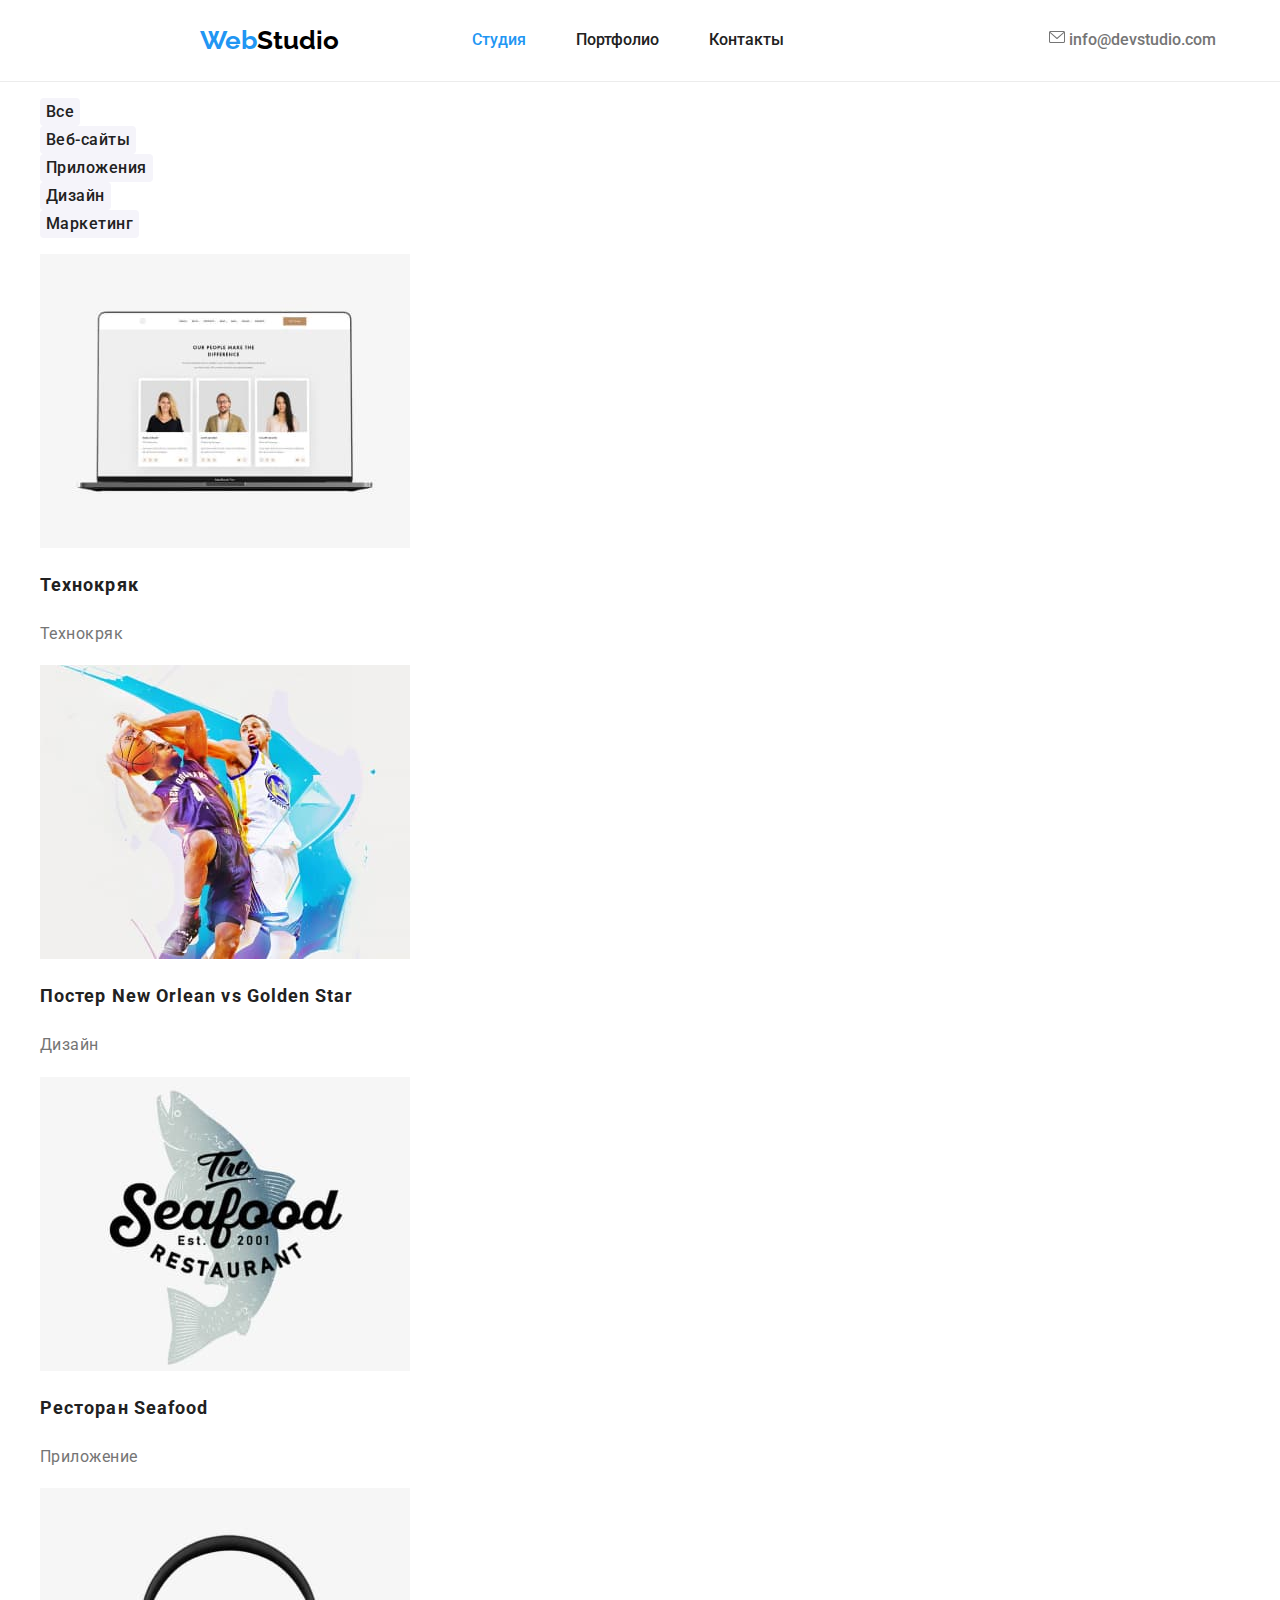
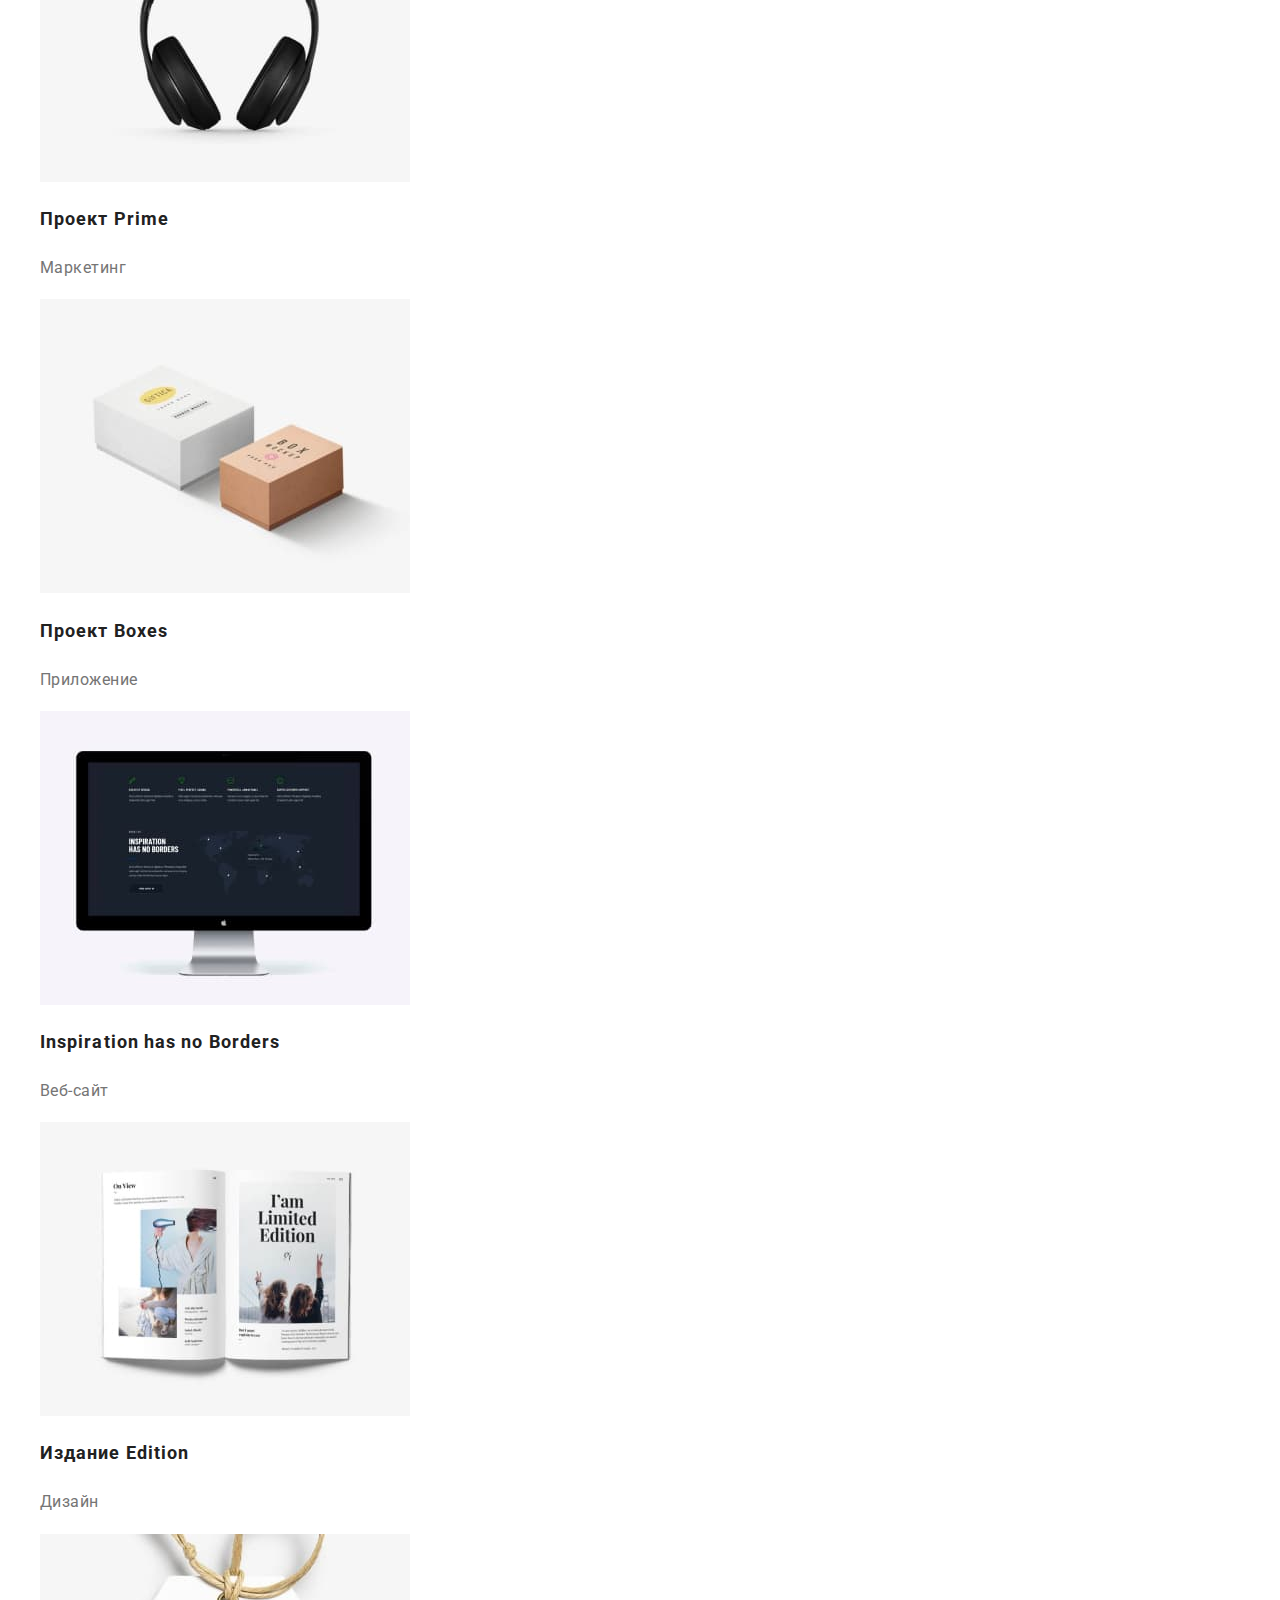
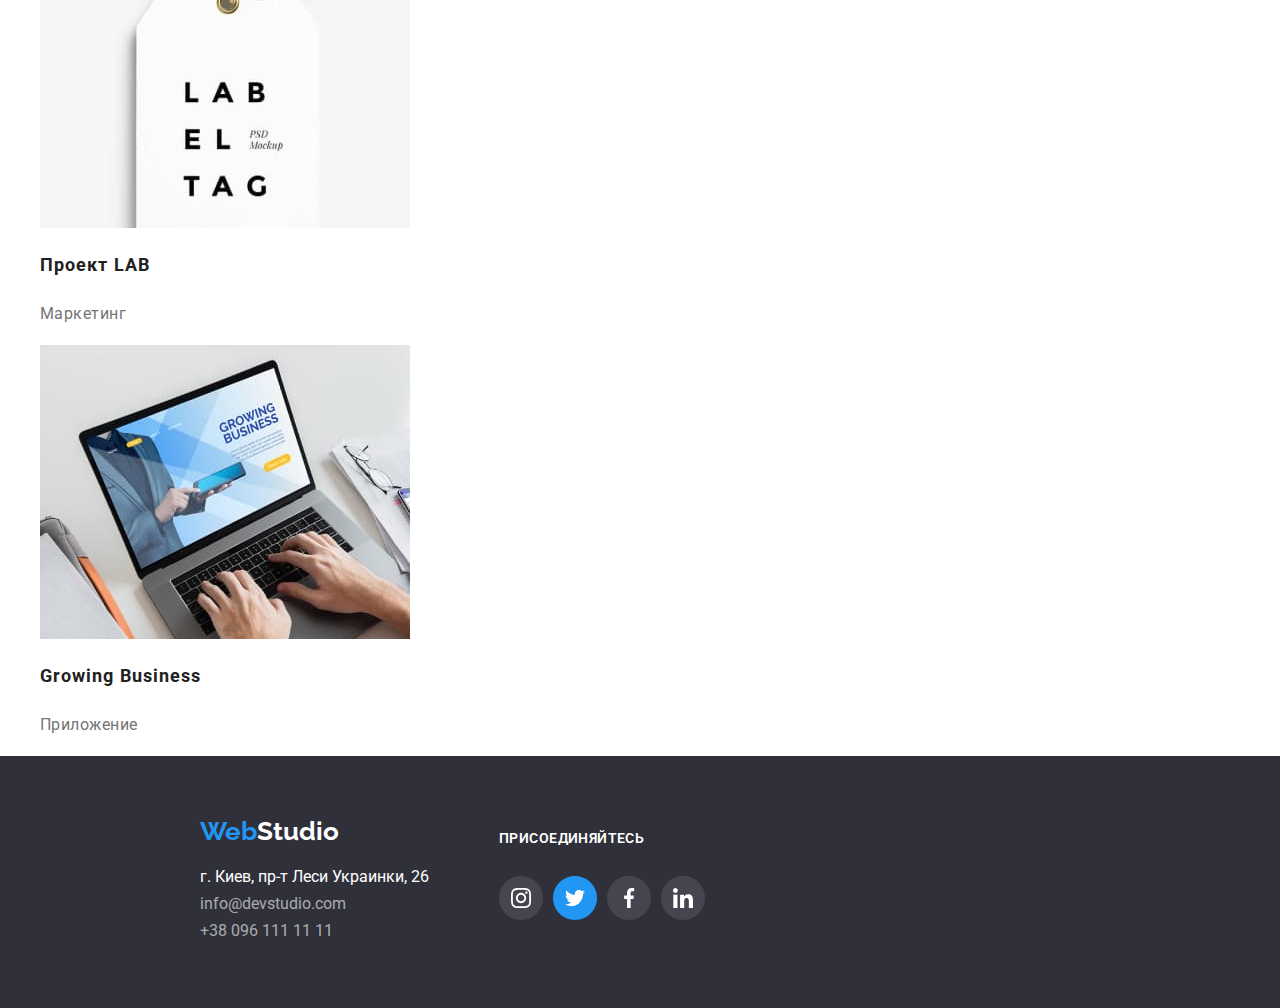
==== portfolio.html @ 5fbd017a "Update portfolio.html" ====
<!DOCTYPE html>
<html lang="ru">
  <head>
    <meta charset="UTF-8" />
    <meta http-equiv="X-UA-Compatible" content="IE=edge" />
    <meta name="viewport" content="width=device-width, initial-scale=1.0" />
    <link rel="stylesheet" href="./css/normalize.css"/>
    <link rel="preconnect" href="https://fonts.googleapis.com">
    <link rel="preconnect" href="https://fonts.gstatic.com" crossorigin>
    <link href="https://fonts.googleapis.com/css2?family=Raleway:wght@700&family=Roboto:ital,wght@0,400;0,500;0,700;0,900;1,400&display=swap" rel="stylesheet">
    <link rel="stylesheet" href="./css/styles.css"/>
    <title>Портфолио</title>
  </head>
  <body>
    <header class="header-border header">

      <nav class="nav-content">

        <a class="logo" href="index.html#" lang="en"> Web<span class = "logo-head">Studio</span> </a>

        <ul class="nav-btn">
          <li>
            <a class="link active nav-head" href="index.html">Студия</a>
          </li>

          <li>
            <a class="link nav-head" href="portfolio.html">Портфолио</a>
          </li>

          <li>
            <a class="link nav-head" href="#contacts">Контакты</a>
          </li>
        </ul>
      </nav>

      <div class="contacts">
        <ul class="cont-list">
          
          <li>
            <a class="link contact-head nav-head icons" href="mailto:info@devstudio.com">
              <!--<img src="./images/envelope.svg" alt="envelope" class="icon">-->
              <svg class="svg-icon" width="16" height="12" viewBox="0 0 16 12" fill="none" xmlns="http://www.w3.org/2000/svg">
                <path id="contact-icon" d="M14.5 0H1.50001C0.672854 0 0 0.672853 0 1.50001V10.5C0 11.3271 0.672854 12 1.50001 12H14.5C15.3271 12 16 11.3271 16 10.5V1.50001C16 0.672853 15.3271 0 14.5 0ZM14.5 0.999994C14.5679 0.999994 14.6325 1.01409 14.6916 1.0387L8 6.83838L1.30833 1.0387C1.36742 1.01412 1.43204 0.999994 1.49998 0.999994H14.5ZM14.5 11H1.50001C1.22414 11 0.999996 10.7759 0.999996 10.5V2.09521L7.67236 7.87792C7.76661 7.95944 7.8833 7.99999 8 7.99999C8.1167 7.99999 8.23339 7.95948 8.32764 7.87792L15 2.09521V10.5C15 10.7759 14.7759 11 14.5 11Z" fill="#757575"/>
                </svg>
                 info@devstudio.com
            </a>
          </li>

          <li>
            <a class="link contact-head nav-head icons" href="tel:+380961111111">
              <!--<img src="./images/smartphone.svg" alt="smartphone" class="icon">-->
              <svg class="svg-icon" width="10" height="16" viewBox="0 0 10 16" fill="none" xmlns="http://www.w3.org/2000/svg">
                <path id="contact-icon" d="M8.5 0H1.5C0.672848 0 0 0.672848 0 1.5V14.5C0 15.3272 0.672848 16 1.5 16H8.5C9.32715 16 10 15.3272 10 14.5V1.5C10 0.672848 9.32715 0 8.5 0ZM1.5 1H8.5C8.77588 1 9 1.22412 9 1.5V12H1V1.5C1 1.22412 1.22412 1 1.5 1ZM8.5 15H1.5C1.22412 15 1 14.7759 1 14.5V13H9V14.5C9 14.7759 8.77588 15 8.5 15Z" fill="#757575"/>
                <path id="contact-icon" d="M2.35355 13.7389C2.54882 13.9213 2.54882 14.2169 2.35355 14.3992C2.15828 14.5816 1.84172 14.5816 1.64645 14.3992C1.45118 14.2169 1.45118 13.9213 1.64645 13.7389C1.84172 13.5566 2.15828 13.5566 2.35355 13.7389Z" fill="#757575"/>
                </svg>
                 +38 096 111 11 11
            </a>
          </li>
        </ul>
      </div>
      
    </header>

    <main>
      <section>
        <h1 class = "visually-hidden">Портфолио</h1>
        <ul class="filters">
          <li class="btn-fltr">
            <button class="button filter-btn" type="button">Все</button>
          </li>
          <li class="btn-fltr">
            <button class="button filter-btn" type="button">Веб-сайты</button>
          </li>
          <li class="btn-fltr">
            <button class="button filter-btn" type="button">Приложения</button>
          </li>
          <li class="btn-fltr">
            <button class="button filter-btn" type="button">Дизайн</button>
          </li>
          <li class="btn-fltr">
            <button class="button filter-btn" type="button">Маркетинг</button>
          </li>
        </ul>
      

      
        <ul>
          <li>
            <a class="card" href="#">
              <img 
                src="./images/technocrack.jpg" 
                alt="Техническая команда" 
                width="370"
                height="294"  
              />
              <h2 class="title-button">Технокряк</h2>
              <p class="description-button">Технокряк</p>
          </a>
          </li>
          <li>
            <a class="card" href="#">
              <img 
                src="./images/neworlean.jpg" 
                alt="Постер с игроками New Orlean и Golden Star" 
                width="370"
                height="294" 
              />
              <h2 class="title-button">Постер New Orlean vs Golden Star</h2>
              <p class="description-button">Дизайн</p>
            </a>
          </li>
          <li>
            <a class="card" href="#">
              <img 
                src="./images/seafood.jpg" 
                alt="Логотип ресторана Seafood" 
                width="370"
                height="294"
              />
              <h2 class="title-button">Ресторан Seafood</h2>
              <p class="description-button">Приложение</p>
            </a>
          </li>

          <li>
            <a class="card" href="#">
              <img 
                src="./images/prime.jpg" 
                alt="Наушники" 
                width="370"
                height="294"
              />
              <h2 class="title-button">Проект Prime</h2>
              <p class="description-button">Маркетинг</p>
            </a>
          </li>
          <li>
            <a class="card" href="#">
              <img 
                src="./images/boxes.jpg" 
                alt="Коробка" 
                width="370"
                height="294"
              />
              <h2 class="title-button">Проект Boxes</h2>
              <p class="description-button">Приложение</p>
            </a>
          </li>
          <li>
            <a class="card" href="#">
              <img 
                src="./images/inspiration.jpg" 
                alt="Монитор с сайтом" 
                width="370"
                height="294"
              />
              <h2 class="title-button" lang="en">Inspiration has no Borders</h2>
              <p class="description-button">Веб-сайт</p>
            </a>
          </li>

          <li>
            <a class="card" href="#">
              <img 
                src="./images/limitededitoin.jpg" 
                alt="Разворот журнала" 
                width="370"
                height="294"
              />
              <h2 class="title-button">Издание <span lang="en">Edition</span></h2>
              <p class="description-button">Дизайн</p>
            </a>
          </li>
          <li>
            <a class="card" href="#">
              <img 
                src="./images/lab.jpg" 
                alt="Бирка лейбла" 
                width="370"
                height="294"
              />
              <h2 class="title-button">Проект <span lang="en">LAB</span></h2>
              <p class="description-button">Маркетинг</p>
            </a>
          </li>
          <li>
            <a class="card" href="#">
              <img 
                src="./images/growinfbusiness.jpg" 
                alt="Приложение на ноутбуке"
                width="370"
                height="294"
              />
              <h2 class="title-button" lang="en">Growing Business</h2>
              <p class="description-button">Приложение</p>
            </a>
          </li>
        </ul>
      </section>

    </main>

    <section class="last-sec">
      <footer class="footer">
      <div>
        <a class="logo-footer" href="index.html#" lang="en"> Web<span class = "logo-bottom">Studio</span> </a>

        <address id="contacts" class="address">
          <ul>
            <li class="link-foot">
              <a
                class="link googlemap"
                href="https://www.google.com/maps/d/viewer?mid=10uSM3H-mIU3GznYo2szRIEphczw&hl=en_US&ll=50.42732700000004%2C30.538092&z=17"
                target="_blank"
                rel="noopener noreferrer nofollow"
              >
                г. Киев, пр-т Леси Украинки, 26
              </a>
            </li>
            <li class="link-foot">
              <a class="link contact-foot" href="mailto:info@devstudio.com">info@devstudio.com</a>
            </li>

            <li class="link-foot">
              <a class="link contact-foot" href="tel:+380961111111">+38 096 111 11 11</a>
            </li>
          </ul>
        </address>
      </div>
        <div class="social">
          <h3 class="foot-social">присоединяйтесь</h3>
          <ul class="social-media">
            <li class="social-icons">
              <a href="www.instargam.com" target="_blank" title="instargam">
                <img src="./images/instagram.svg" alt="instargam">
              </a>
            </li>
            <li class="social-icons">
              <a href="www.twitter.com" target="_blank" title="twitter">
                <img src="./images/twitter.svg" alt="twitter">
              </a>
            </li>
            <li class="social-icons">
              <a href="www.facebook.com" target="_blank" title="facebook">
                <img src="./images/facebook.svg" alt="facebook">
              </a>
            </li>
            <li class="social-icons">
              <a href="www.linkedin.com" target="_blank" title="linkedin">
                <img src="./images/linkedin.svg" alt="linkedin">
              </a>
            </li>
          </ul>
        </div>
      
      </footer>
    </section>
  </body>
</html>
---- css/styles.css ----
:root {
    --color-blue: #2196F3;
    --color-white: #FFFFFF;
    --hero-footer: #2F303A;
    --color-black: #000000;
    --color-body: #212121;
    --color-text: #757575;
    --color-foot-cont: rgba(255, 255, 255, 0.6);
    --color-box-shadow: rgba(0, 0, 0, 0.15);
    --section-three: #F5F4FA;
    --hover-blue: #188CE8;
    --shadow-x: rgba(0, 0, 0, 0.1);
    --shadow-y: rgba(0, 0, 0, 0.08);
    --shadow-z: rgba(0, 0, 0, 0.12);
    --border-head: #ECECEC;
    --color-back-text: rgba(47,48,58,0.8);
}

body {
    font-family: 'Roboto', sans-serif;   
    color: var(--color-body); 
}

ul {
    list-style-type: none;
}

a {
    text-decoration: none;
    color: inherit;
}

.header {
    border-bottom: 1px solid var(--border-head);
}

.nav-head {
    font-weight: 500;
    padding: 0 25px;
    size: 14px;
    
}

.icons{
    display: flex;
    flex-direction: row;
}

.flexibility {
    display: flex;
    flex-direction: row;
    justify-content: space-around;
    align-items: center;



}

/*hide h2*/
.visually-hidden { 
    position: absolute;
    white-space: nowrap;
    width: 1px;
    height: 1px;
    overflow: hidden;
    border: 0;
    padding: 0;
    clip: rect(0 0 0 0);
    clip-path: inset(50%);
    margin: -1px;
}

.header-border{
    display: flex;
    flex-direction: row;
    align-items: center;
    /*justify-content: space-around;*/
    
    
}

.nav-content{
    display: flex;
    flex-direction: row;
    align-items: center;
    /*justify-content: space-around;*/
    
}

.nav-btn{
    display: flex;
    flex-direction: row;
    align-items: center;
    /*justify-content: space-around;*/
    
}
.logo {
    font-family: 'Raleway', sans-serif;
    font-weight: 700;
    font-size: 26px;
    color: var(--color-blue);
    line-height: 1.2;
    padding: 25px 68px 25px 200px;
}

.logo-head {
    color: var(--color-black);
}

.logo-bottom {
    color: var(--color-white);
}

.logo-footer{
    font-family: 'Raleway', sans-serif;
    font-weight: 700;
    font-size: 26px;
    color: var(--color-blue);
    line-height: 1.2;
    padding-left: 40px;
}

.contacts{
    margin-left: 150px;
    margin-right: 100px;
}

.cont-list{
    display: flex;
    flex-direction: row;
    align-items: center;
    /*justify-content: space-around;*/
    padding-right: 100px;
    
}

.hero {
    background-color: var(--hero-footer);
    background-image: url(/images/hero.jpg);
    width: 1600px;
    height: 600px;
    left: 0px;
    top: 80px;
}

.hero-title {
    position: absolute;
    font-weight: 900;
    font-size: 44px;
    line-height: 1.36;
    text-align: center;
    letter-spacing: 0.06em;
    text-transform: uppercase;
    color: var(--color-white);
    width: 696px;
    height: 120px;
    left: 452px;
    top: 280px;
}

.firstbutton {
    position: absolute;
    
    width: 200px;
    height: 50px;
    left: 700px;
    top: 430px;

    background: var(--color-blue);
    box-shadow: 0px 4px 4px var(--color-box-shadow);
    border-radius: 4px;
    font-weight: 700;
    font-size: 16px;
    line-height: 1.88;
    /* identical to box height, or 188% */

    align-items: center;
    text-align: center;
    letter-spacing: 0.06em;

    color: var(--color-white);

    border: none;
    cursor: pointer;
    margin-top: 40px;
}

.firstbutton:hover,
.firstbutton:focus {
    position: absolute;
    width: 200px;
    height: 50px;
    left: 700px;
    top: 430px;

    background: var(--hover-blue);
    box-shadow: 0px 4px 4px var(--color-box-shadow);
    border-radius: 4px;
}

.button {
    background-color: var(--section-three);
    color: var(--color-body);
    cursor: pointer;
    font-weight: 500;
    font-size: 16px;
    line-height: 1.62;
    /* identical to box height, or 162% */
    border: none;
    text-align: center;
    letter-spacing: 0.03em;
    text-align: center;
    border-radius: 4px;

}

.button:hover,
.button:focus {
    background-color: var(--color-blue);
    color: var(--color-white);
    border: none;
    box-shadow: 0px 3px 1px var(--shadow-x), 0px 1px 2px var(--shadow-y), 0px 2px 2px var(--shadow-z);
    border-radius: 4px;
}

.dev-list{
    padding-left: 200px;
    display: flex;
    flex-direction: row;
    align-items: center;
    /*justify-content: space-around;*/
    margin-top: 94px;
    padding-bottom: 94px;
}

.developers-list{
    position: relative;
	width: 100%;
}
.developers-list h3{
    position: absolute;
	top: 205px;
	left: 0;
	width: 100%;
}

.prop-title{
    background-color: var(--color-back-text);
    color: var(--color-white);
    width: 370px;
    height: 70px;
    left: 215px;
    top: 1435px;
    display: flex;
    align-items: center;
    justify-content: center;
    
}

.ttl-sec-three{
    padding-top: 94px;
    margin-top: 0;
    
}

.ppl-list{
    padding-left: 200px;
    display: flex;
    flex-direction: row;
    align-items: center;
    /*justify-content: space-around;*/
    margin-top: 50px;
    padding-bottom: 94px;
}

.features,
.developers-list,
.developers{
    margin-right: 30px;
    
}

.title-article {
    font-size: 14px;
    line-height: 1.15;
    letter-spacing: 0.03em;
    text-transform: uppercase;
}

.text-article {
    color: var(--color-text);
    font-size: 14px;
    line-height: 1.71;
    /* or 171% */

    letter-spacing: 0.03em;
}

.title {
    font-weight: 700;
    font-size: 36px;
    line-height: 1.16;
    text-align: center;
    letter-spacing: 0.03em;
    /*margin-top: 94;*/
}

.section-three {
    background-color: var(--section-three);
    
}

.title-developers {
    font-weight: 500;
    font-size: 16px;
    line-height: 1.18;
    /* identical to box height - шото не*/
    
    /*text-align: center;*/
    letter-spacing: 0.03em;
}

.text-developers {
    color: var(--color-text);
    font-size: 16px;
    line-height: 1.18;
    /* identical to box height - шото не*/
    
    /*text-align: center;*/
    letter-spacing: 0.03em;
}

.title-button {
    color: var(--color-body);
    font-size: 18px;
    line-height: 2;
    /* identical to box height, or 200% */
    letter-spacing: 0.06em;

}

.description-button {
    color: var(--color-text);
    font-size: 16px;
    line-height: 1.88;
    /* identical to box height, or 188% */
    letter-spacing: 0.03em;
}

.last-sec{
    background-color: var(--hero-footer);
    height: 252px;
    
}

.footer {
    
    padding: 0 160px;
    padding-top: 60px;
    display: flex;
    flex-direction: row;
    align-items: start;
    justify-content: start;
}

.address {
    font-style: normal;
    margin-top: 20px;
}


.googlemap {
    color: var(--color-white);
    font-weight: 400;
}

.link-foot{
    padding-bottom: 9px;
}

.link {
    line-height: 1.15;
}

.active,
.link:hover,
.link:focus {
    color: var(--color-blue);
}

.contact-head {
    color: var(--color-text);
    margin-left: 25px;
    margin-right: 25px;
}

.contact-foot {
    color: var(--color-foot-cont);
    font-weight: 400;
}



.developers {
    background-color: var(--color-white);

}

.social{
    display: flex;
    flex-direction: column;
}

.foot-social{
    font-weight: 600;
    font-size: 14px;
    line-height: 16px;
    letter-spacing: 0.03em;
    text-transform: uppercase;
    color: var(--color-white);
    margin-left: 70px;
}

.social-media{
    display: flex;
    flex-direction: row;
    align-items: center;
    justify-content: center;
    padding-right: 30px;
    margin-left: 30px;
}

.social-icons{
    padding-right: 10px;
}
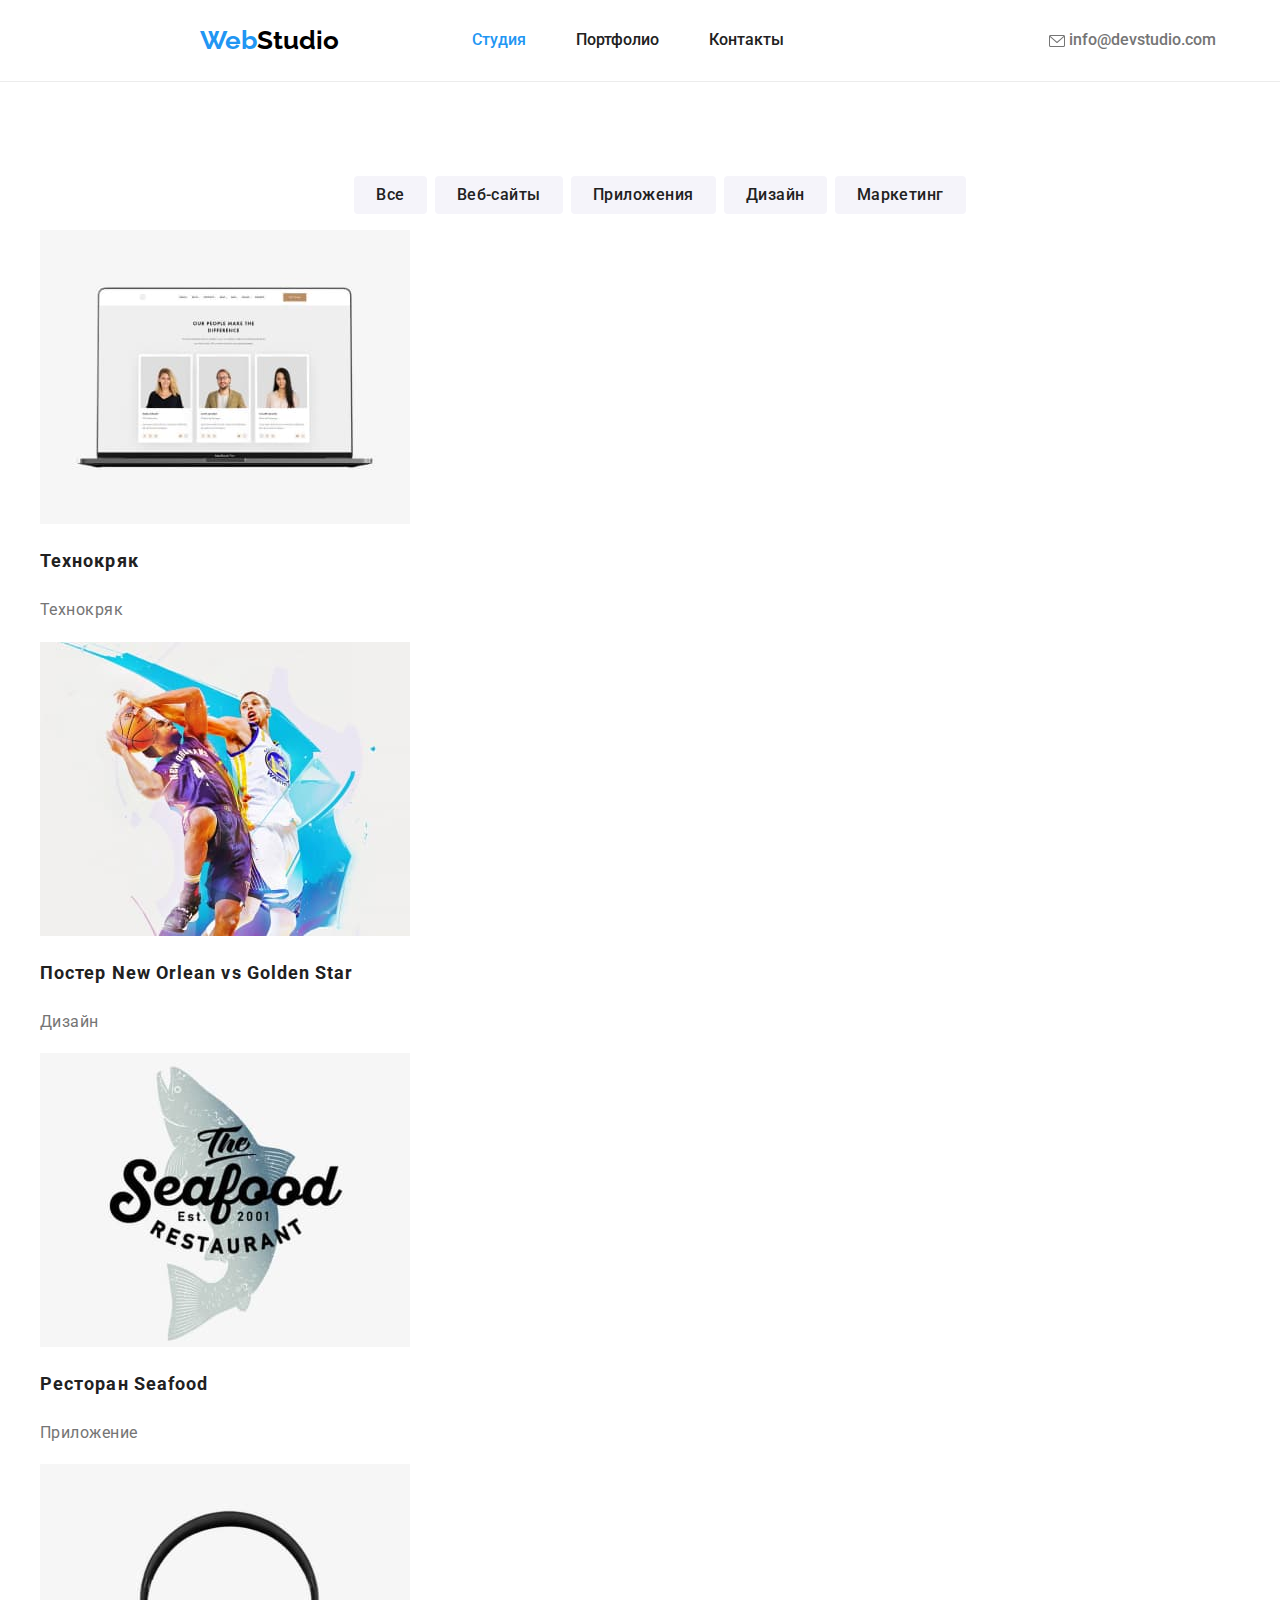
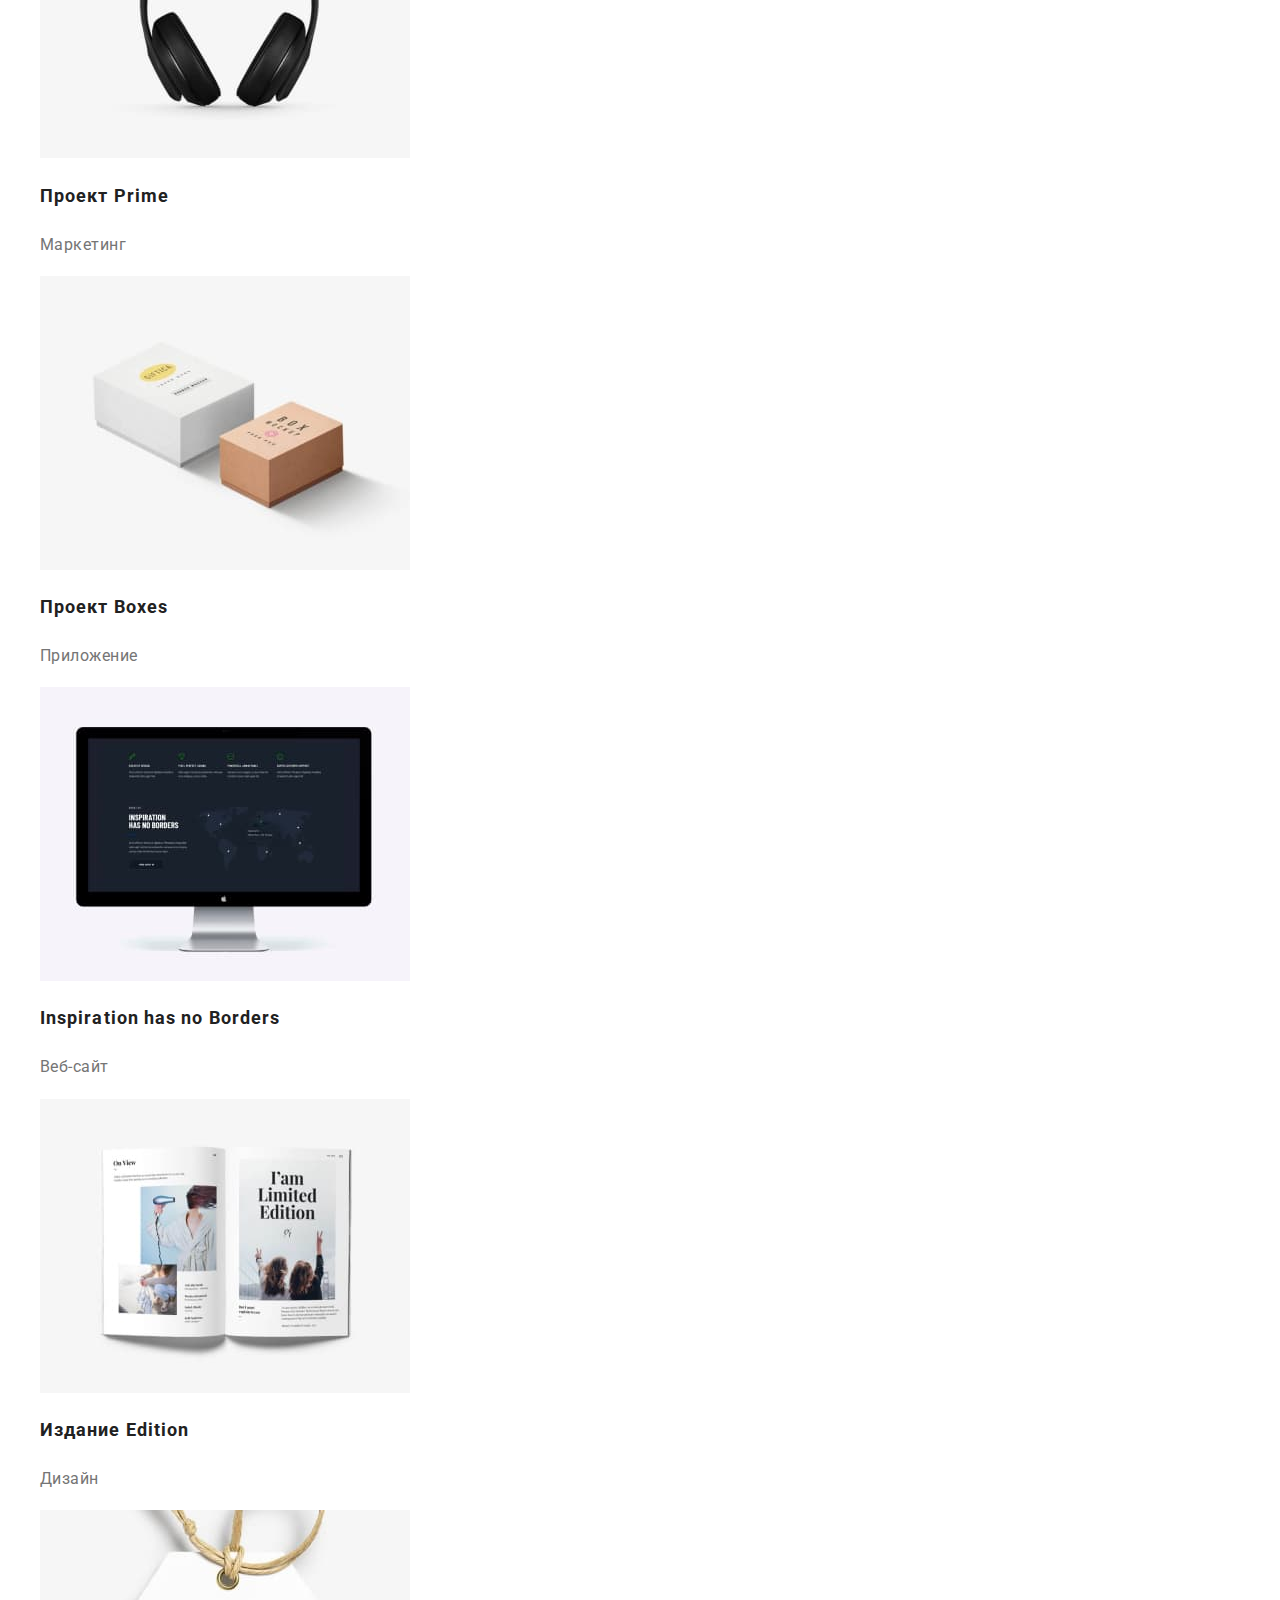
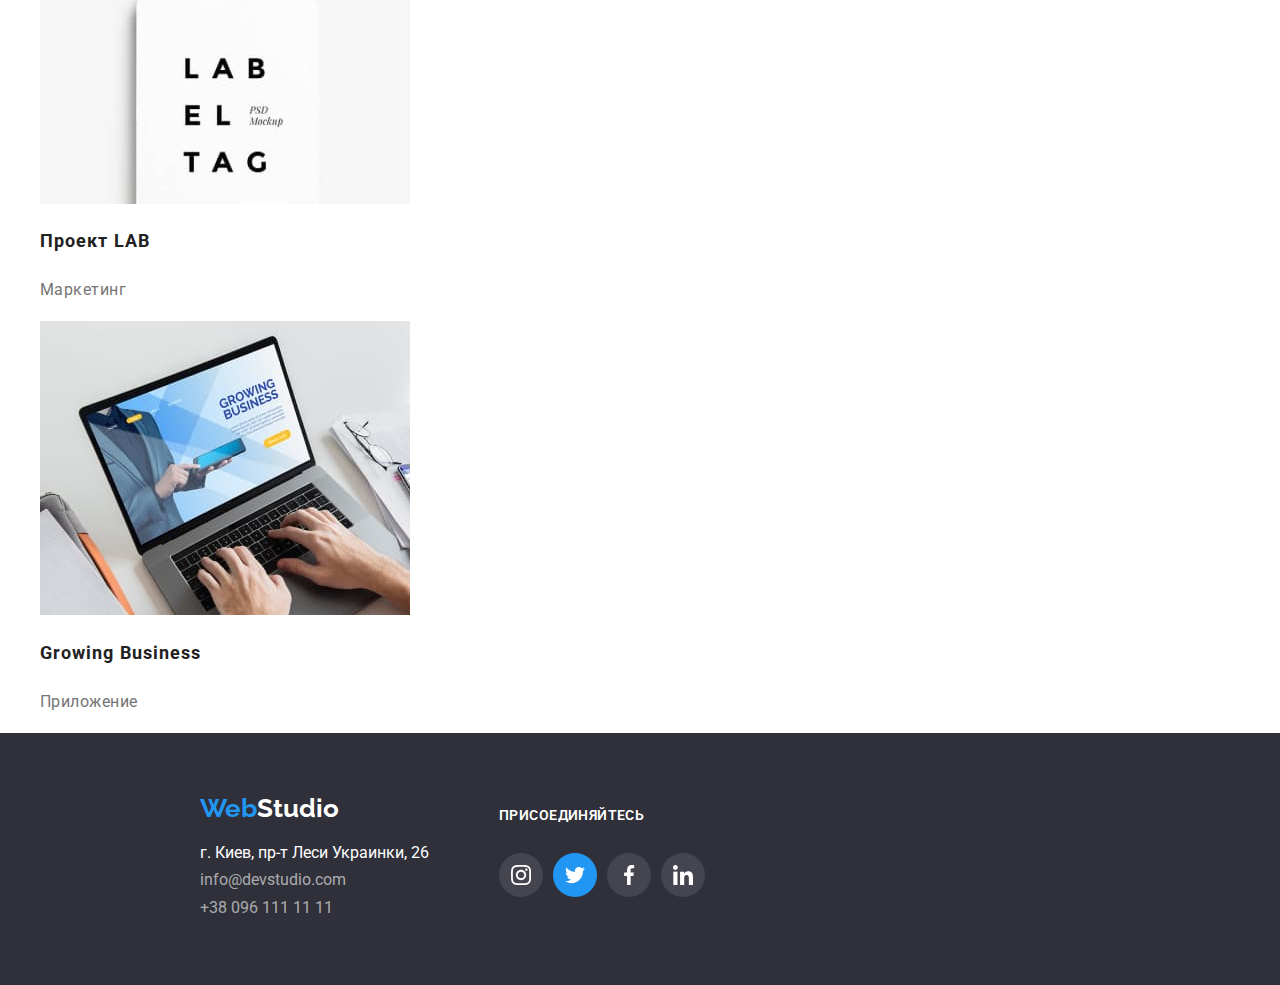
==== commit c0088f9f: "Update portfolio.html" ====
--- a/portfolio.html
+++ b/portfolio.html
@@ -38,7 +38,7 @@
           
           <li>
             <a class="link contact-head nav-head icons" href="mailto:info@devstudio.com">
-              <!--<img src="./images/envelope.svg" alt="envelope" class="icon">-->
+              
               <svg class="svg-icon" width="16" height="12" viewBox="0 0 16 12" fill="none" xmlns="http://www.w3.org/2000/svg">
                 <path id="contact-icon" d="M14.5 0H1.50001C0.672854 0 0 0.672853 0 1.50001V10.5C0 11.3271 0.672854 12 1.50001 12H14.5C15.3271 12 16 11.3271 16 10.5V1.50001C16 0.672853 15.3271 0 14.5 0ZM14.5 0.999994C14.5679 0.999994 14.6325 1.01409 14.6916 1.0387L8 6.83838L1.30833 1.0387C1.36742 1.01412 1.43204 0.999994 1.49998 0.999994H14.5ZM14.5 11H1.50001C1.22414 11 0.999996 10.7759 0.999996 10.5V2.09521L7.67236 7.87792C7.76661 7.95944 7.8833 7.99999 8 7.99999C8.1167 7.99999 8.23339 7.95948 8.32764 7.87792L15 2.09521V10.5C15 10.7759 14.7759 11 14.5 11Z" fill="#757575"/>
                 </svg>
@@ -48,7 +48,7 @@
 
           <li>
             <a class="link contact-head nav-head icons" href="tel:+380961111111">
-              <!--<img src="./images/smartphone.svg" alt="smartphone" class="icon">-->
+              
               <svg class="svg-icon" width="10" height="16" viewBox="0 0 10 16" fill="none" xmlns="http://www.w3.org/2000/svg">
                 <path id="contact-icon" d="M8.5 0H1.5C0.672848 0 0 0.672848 0 1.5V14.5C0 15.3272 0.672848 16 1.5 16H8.5C9.32715 16 10 15.3272 10 14.5V1.5C10 0.672848 9.32715 0 8.5 0ZM1.5 1H8.5C8.77588 1 9 1.22412 9 1.5V12H1V1.5C1 1.22412 1.22412 1 1.5 1ZM8.5 15H1.5C1.22412 15 1 14.7759 1 14.5V13H9V14.5C9 14.7759 8.77588 15 8.5 15Z" fill="#757575"/>
                 <path id="contact-icon" d="M2.35355 13.7389C2.54882 13.9213 2.54882 14.2169 2.35355 14.3992C2.15828 14.5816 1.84172 14.5816 1.64645 14.3992C1.45118 14.2169 1.45118 13.9213 1.64645 13.7389C1.84172 13.5566 2.15828 13.5566 2.35355 13.7389Z" fill="#757575"/>
@@ -84,8 +84,8 @@
       
 
       
-        <ul>
-          <li>
+        <ul class="project-items">
+          <li class="card-techocrack">
             <a class="card" href="#">
               <img 
                 src="./images/technocrack.jpg" 
--- a/css/styles.css
+++ b/css/styles.css
@@ -44,6 +44,7 @@
 .icons{
     display: flex;
     flex-direction: row;
+    align-items: center;
 }
 
 .flexibility {
@@ -263,6 +264,12 @@
     
 }
 
+.ttl-sec-four{
+    padding-top: 94px;
+    margin-top: 0;
+    margin-bottom: 0;
+}
+
 .ppl-list{
     padding-left: 200px;
     display: flex;
@@ -278,6 +285,11 @@
 .developers{
     margin-right: 30px;
     
+}
+
+.developers{
+    border-radius: 4px;
+    box-shadow: 0px 3px 1px var(--shadow-x), 0px 1px 2px var(--shadow-y), 0px 2px 2px var(--shadow-z);
 }
 
 .title-article {
@@ -318,6 +330,8 @@
     
     /*text-align: center;*/
     letter-spacing: 0.03em;
+    display: flex;
+    justify-content: center;
 }
 
 .text-developers {
@@ -328,6 +342,9 @@
     
     /*text-align: center;*/
     letter-spacing: 0.03em;
+    display: flex;
+    justify-content: center;
+
 }
 
 .title-button {
@@ -384,8 +401,48 @@
 
 .active,
 .link:hover,
-.link:focus {
+.link:focus,
+.link:hover #contact-icon,
+.link:focus #contact-icon {
     color: var(--color-blue);
+    fill: var(--color-blue);
+}
+
+.svg-client:hover rect,
+.svg-client:focus rect{
+    stroke: var(--color-blue); 
+}
+
+.svg-client:hover path,
+.svg-client:focus path{
+    fill: var(--color-blue); 
+}
+
+
+
+
+.social-links{
+    display: flex;
+    justify-content: center;
+    padding-bottom: 30px;
+}
+
+.dev-soc:hover path,
+.dev-soc:focus path{
+    fill: var(--color-blue);
+}
+
+.dev-soc:hover #soc-media{
+    fill: var(--color-white);
+}
+
+.soc-link{
+    display: flex;
+    justify-content: center;
+    align-items: center;
+    padding-left: 5px;
+    padding-right: 5px;
+    
 }
 
 .contact-head {
@@ -433,3 +490,34 @@
 .social-icons{
     padding-right: 10px;
 }
+
+.clients{
+    display: flex;
+    flex-direction: row;
+    align-items: center;
+    padding-left: 200px;
+    padding-top: 50px;
+    margin-top: 0;
+    padding-bottom: 94px;
+}
+
+.client{
+    padding-left: 15px;
+    padding-right: 15px;
+}
+
+.filters{
+    display: flex;
+    flex-direction: row;
+    justify-content: center;
+    margin-top: 94px;
+}
+
+.filter-btn{
+    padding: 6px 22px;
+}
+
+.btn-fltr{
+    padding-left: 4px;
+    padding-right: 4px;
+}
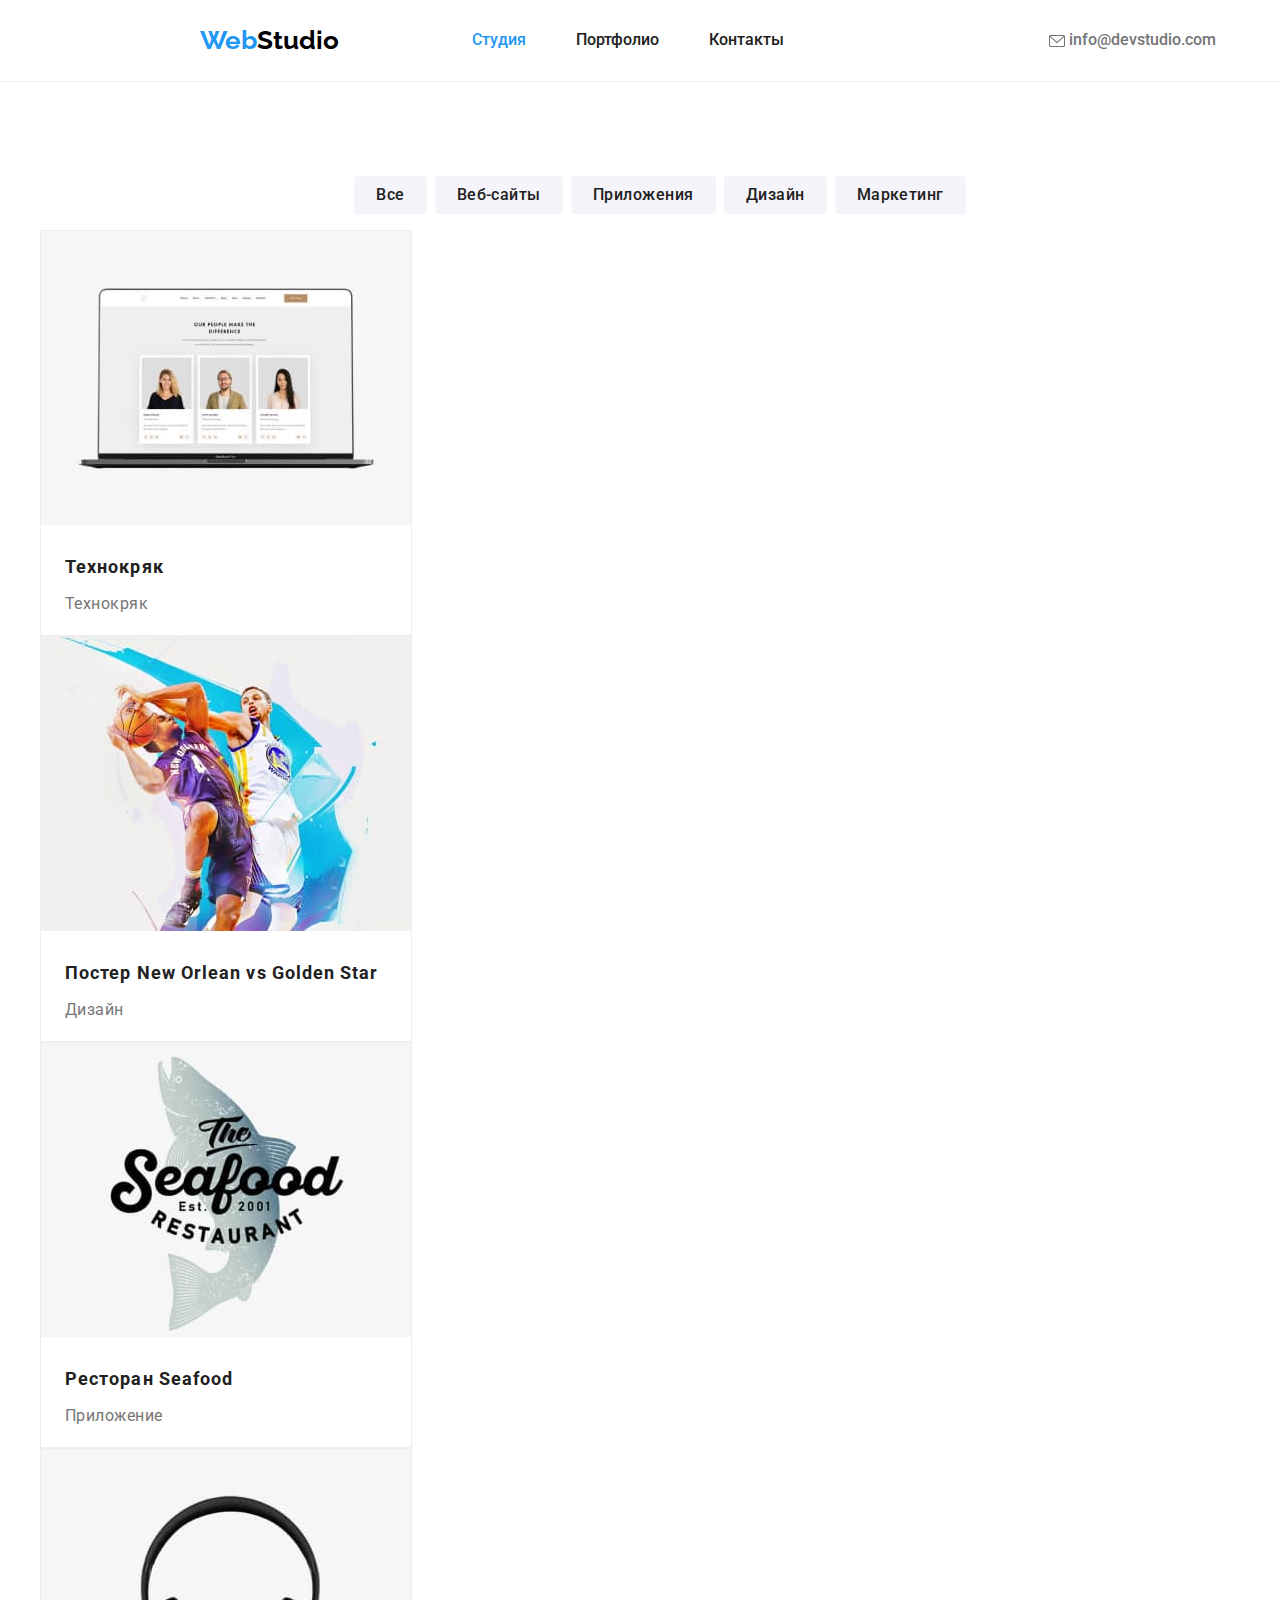
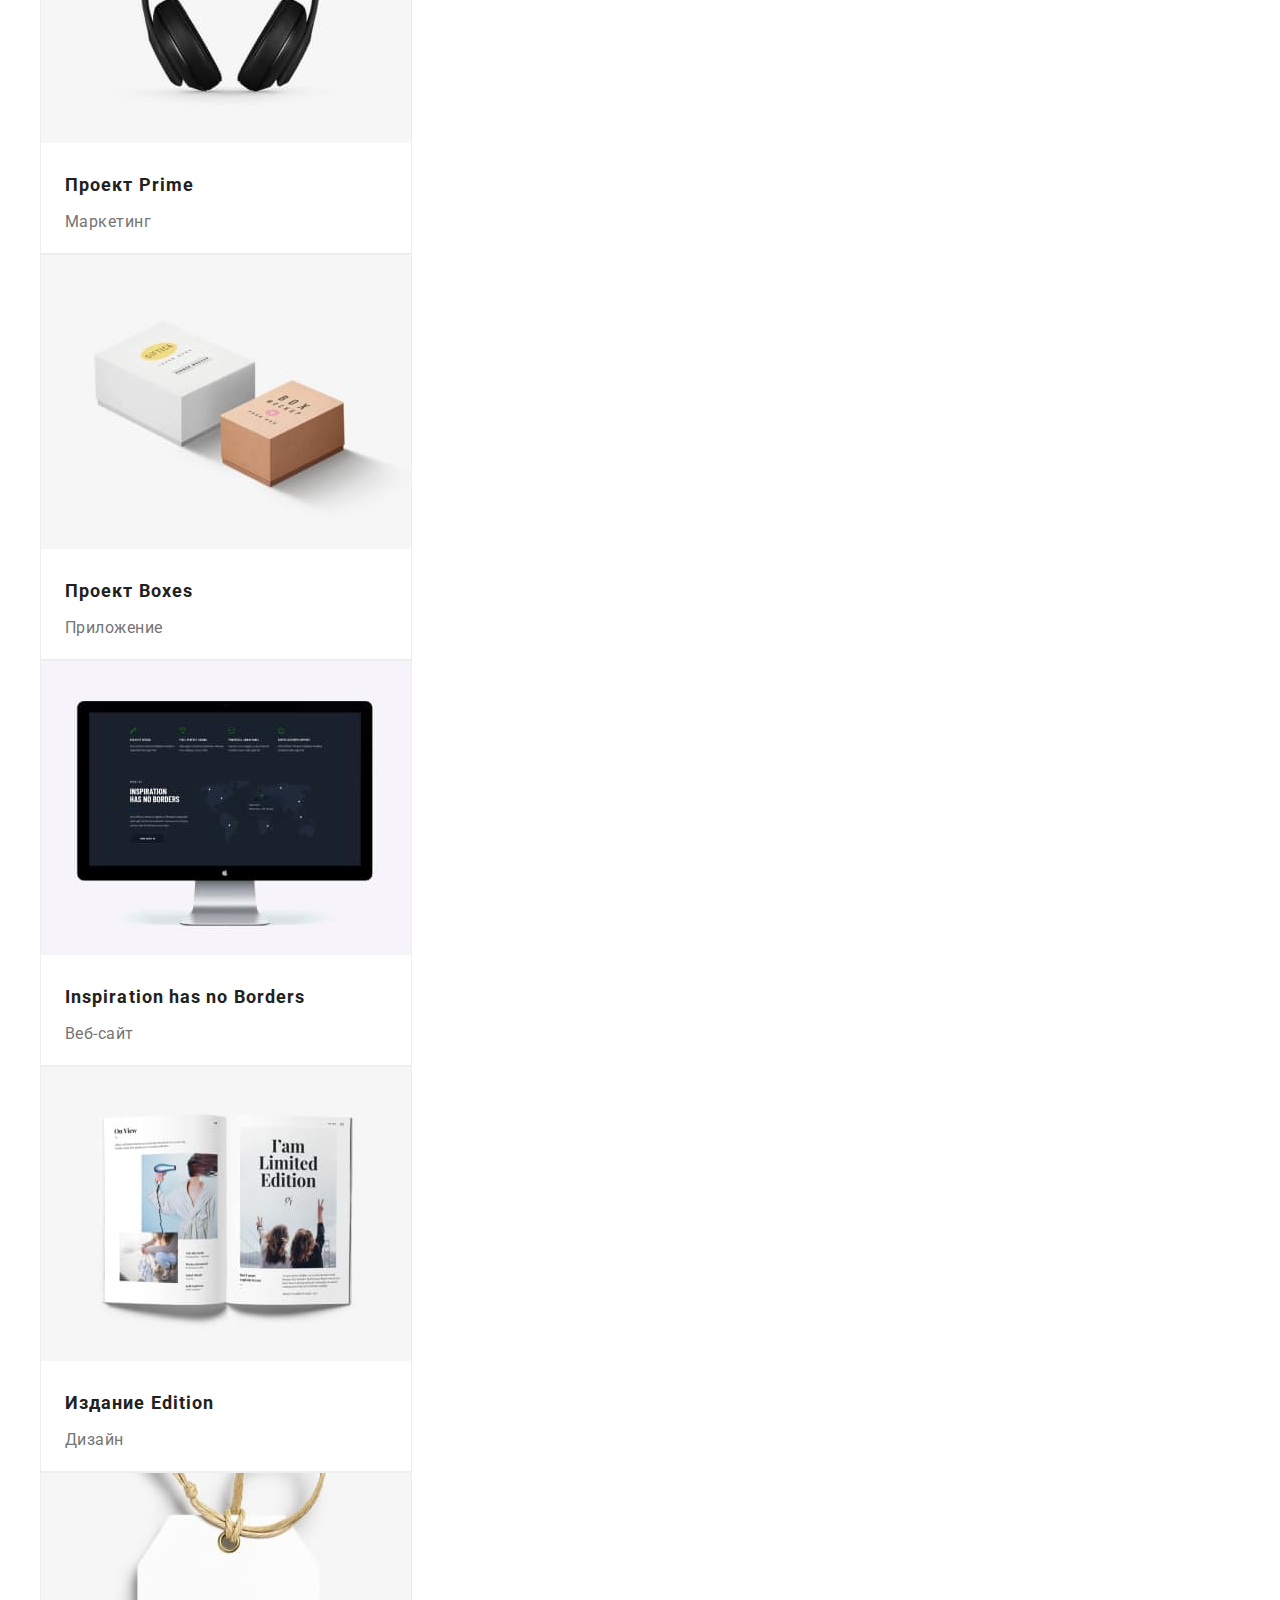
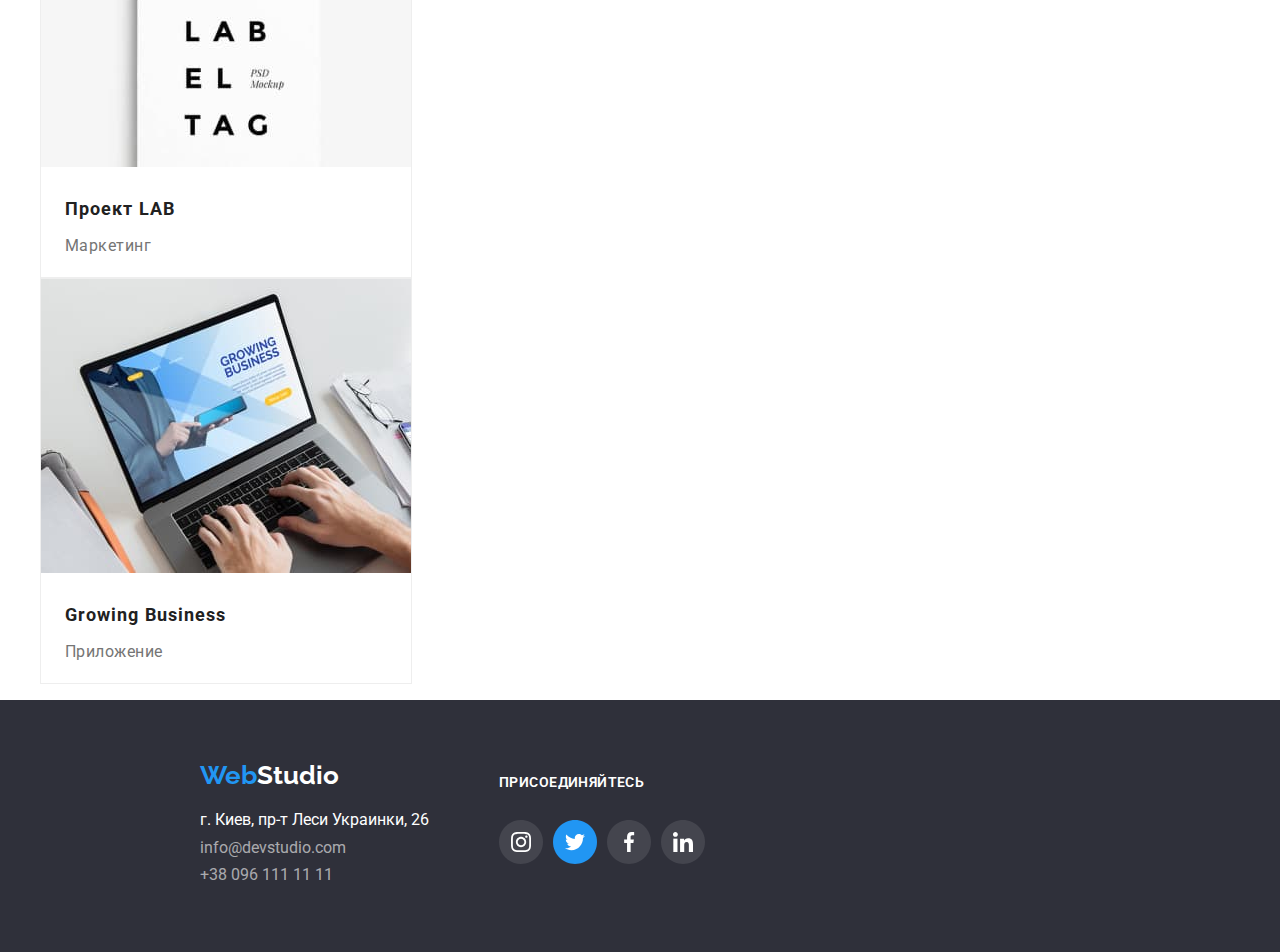
==== commit a22a3be3: "Update portfolio.html" ====
--- a/portfolio.html
+++ b/portfolio.html
@@ -85,6 +85,7 @@
 
       
         <ul class="project-items">
+          
           <li class="card-techocrack">
             <a class="card" href="#">
               <img 
@@ -93,11 +94,14 @@
                 width="370"
                 height="294"  
               />
-              <h2 class="title-button">Технокряк</h2>
-              <p class="description-button">Технокряк</p>
+              <div class="card-title">
+                <h2 class="title-button">Технокряк</h2>
+                <p class="description-button">Технокряк</p>
+              </div>
           </a>
           </li>
-          <li>
+          
+          <li class="card-techocrack">
             <a class="card" href="#">
               <img 
                 src="./images/neworlean.jpg" 
@@ -105,11 +109,14 @@
                 width="370"
                 height="294" 
               />
-              <h2 class="title-button">Постер New Orlean vs Golden Star</h2>
-              <p class="description-button">Дизайн</p>
-            </a>
-          </li>
-          <li>
+              <div class="card-title">
+                <h2 class="title-button">Постер New Orlean vs Golden Star</h2>
+                <p class="description-button">Дизайн</p>
+              </div>
+            </a>
+          </li>
+          
+          <li class="card-techocrack">
             <a class="card" href="#">
               <img 
                 src="./images/seafood.jpg" 
@@ -117,12 +124,14 @@
                 width="370"
                 height="294"
               />
-              <h2 class="title-button">Ресторан Seafood</h2>
-              <p class="description-button">Приложение</p>
-            </a>
-          </li>
-
-          <li>
+              <div class="card-title">
+                <h2 class="title-button">Ресторан Seafood</h2>
+                <p class="description-button">Приложение</p>
+              </div>
+            </a>
+          </li>
+
+          <li class="card-techocrack">
             <a class="card" href="#">
               <img 
                 src="./images/prime.jpg" 
@@ -130,11 +139,14 @@
                 width="370"
                 height="294"
               />
-              <h2 class="title-button">Проект Prime</h2>
-              <p class="description-button">Маркетинг</p>
-            </a>
-          </li>
-          <li>
+              <div class="card-title">
+                <h2 class="title-button">Проект Prime</h2>
+                <p class="description-button">Маркетинг</p>
+              </div>
+            </a>
+          </li>
+          
+          <li class="card-techocrack">
             <a class="card" href="#">
               <img 
                 src="./images/boxes.jpg" 
@@ -142,11 +154,14 @@
                 width="370"
                 height="294"
               />
-              <h2 class="title-button">Проект Boxes</h2>
-              <p class="description-button">Приложение</p>
-            </a>
-          </li>
-          <li>
+              <div class="card-title">
+                <h2 class="title-button">Проект Boxes</h2>
+                <p class="description-button">Приложение</p>
+              </div>
+            </a>
+          </li>
+          
+          <li class="card-techocrack">
             <a class="card" href="#">
               <img 
                 src="./images/inspiration.jpg" 
@@ -154,12 +169,14 @@
                 width="370"
                 height="294"
               />
-              <h2 class="title-button" lang="en">Inspiration has no Borders</h2>
-              <p class="description-button">Веб-сайт</p>
-            </a>
-          </li>
-
-          <li>
+              <div class="card-title">
+                <h2 class="title-button" lang="en">Inspiration has no Borders</h2>
+                <p class="description-button">Веб-сайт</p>
+              </div>
+            </a>
+          </li>
+
+          <li class="card-techocrack">
             <a class="card" href="#">
               <img 
                 src="./images/limitededitoin.jpg" 
@@ -167,11 +184,14 @@
                 width="370"
                 height="294"
               />
-              <h2 class="title-button">Издание <span lang="en">Edition</span></h2>
-              <p class="description-button">Дизайн</p>
-            </a>
-          </li>
-          <li>
+              <div class="card-title">
+                <h2 class="title-button">Издание <span lang="en">Edition</span></h2>
+                <p class="description-button">Дизайн</p>
+              </div>
+            </a>
+          </li>
+          
+          <li class="card-techocrack">
             <a class="card" href="#">
               <img 
                 src="./images/lab.jpg" 
@@ -179,11 +199,14 @@
                 width="370"
                 height="294"
               />
-              <h2 class="title-button">Проект <span lang="en">LAB</span></h2>
-              <p class="description-button">Маркетинг</p>
-            </a>
-          </li>
-          <li>
+              <div class="card-title">
+                <h2 class="title-button">Проект <span lang="en">LAB</span></h2>
+                <p class="description-button">Маркетинг</p>
+              </div>
+            </a>
+          </li>
+          
+          <li class="card-techocrack">
             <a class="card" href="#">
               <img 
                 src="./images/growinfbusiness.jpg" 
@@ -191,8 +214,10 @@
                 width="370"
                 height="294"
               />
-              <h2 class="title-button" lang="en">Growing Business</h2>
-              <p class="description-button">Приложение</p>
+              <div class="card-title">
+                <h2 class="title-button" lang="en">Growing Business</h2>
+                <p class="description-button">Приложение</p>
+              </div>
             </a>
           </li>
         </ul>
--- a/css/styles.css
+++ b/css/styles.css
@@ -353,6 +353,8 @@
     line-height: 2;
     /* identical to box height, or 200% */
     letter-spacing: 0.06em;
+    margin: 0;
+    padding-bottom: 4px;
 
 }
 
@@ -362,6 +364,7 @@
     line-height: 1.88;
     /* identical to box height, or 188% */
     letter-spacing: 0.03em;
+    margin: 0;
 }
 
 .last-sec{
@@ -521,3 +524,13 @@
     padding-left: 4px;
     padding-right: 4px;
 }
+
+.card-techocrack{
+    border: 1px solid #EEEEEE;
+    width: 370px;
+    height: 404px;
+}
+
+.card-title{
+    padding: 20px 24px 20px 24px;
+}
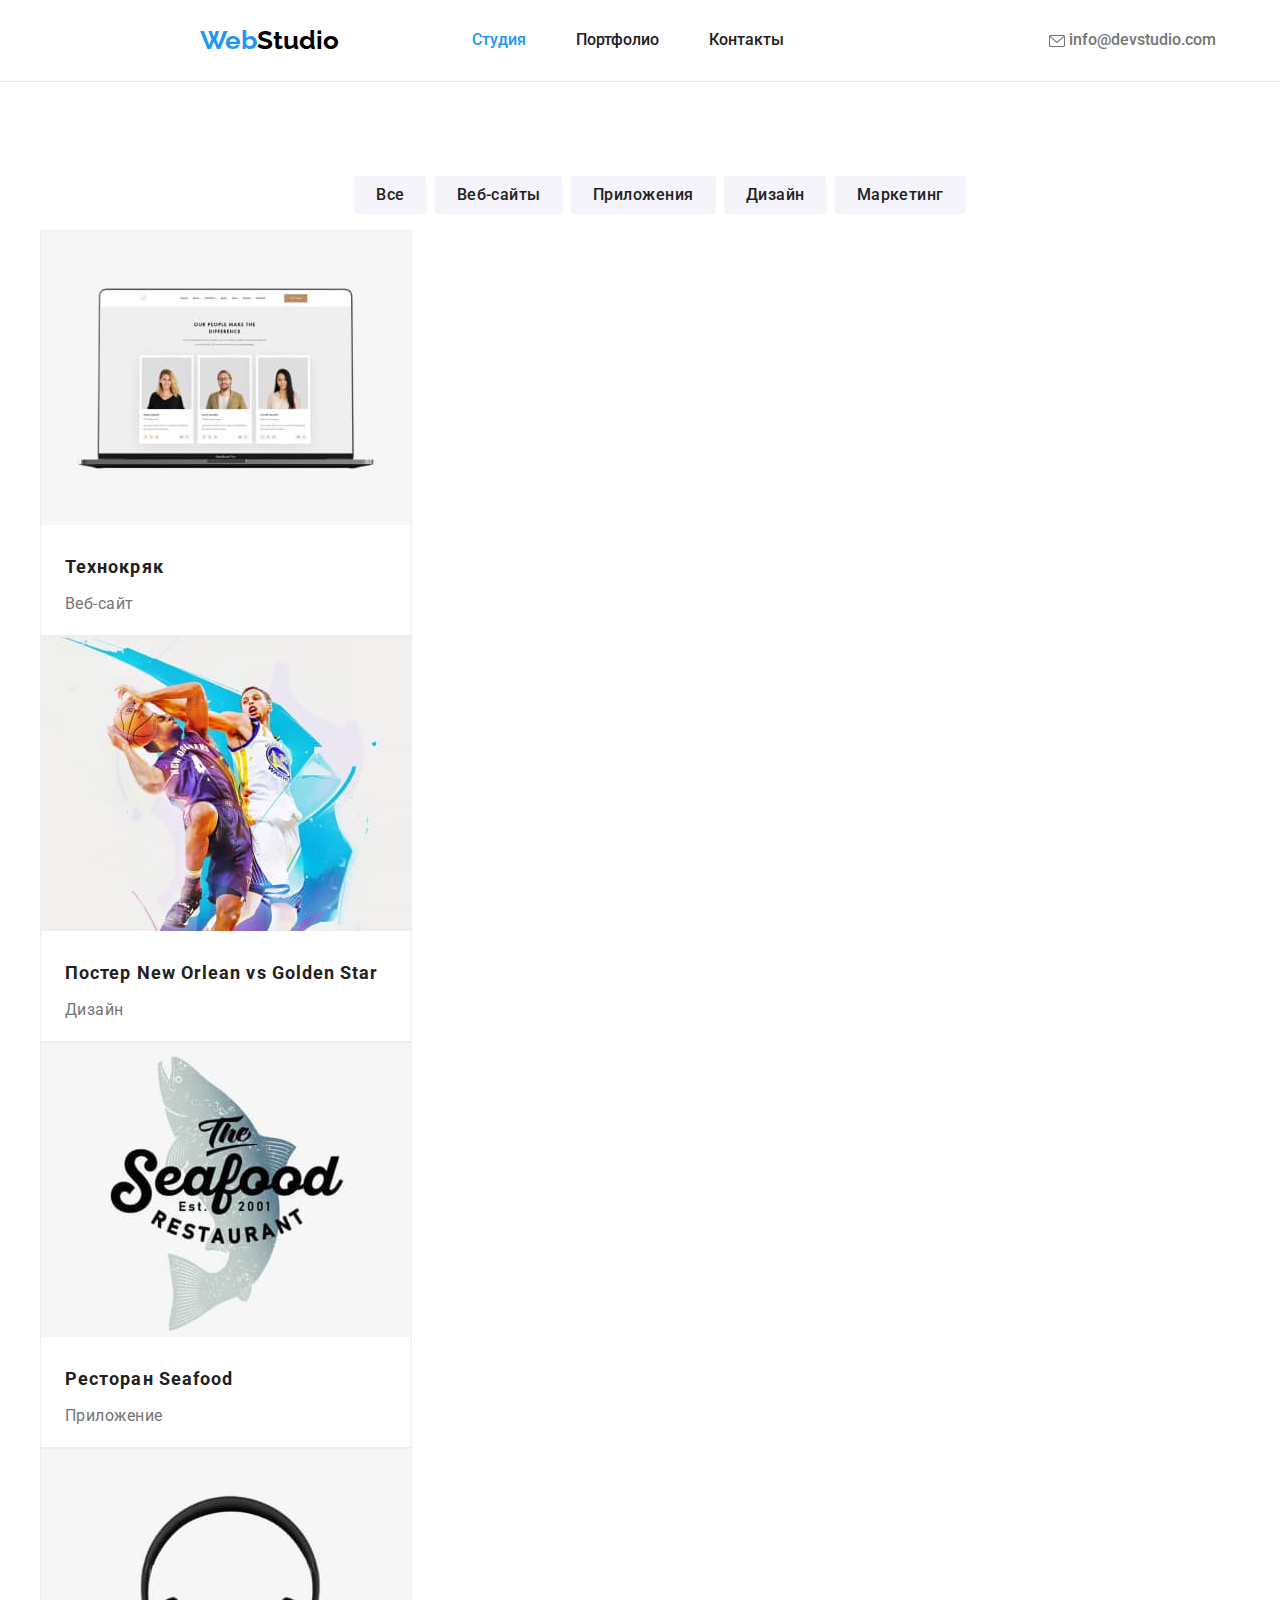
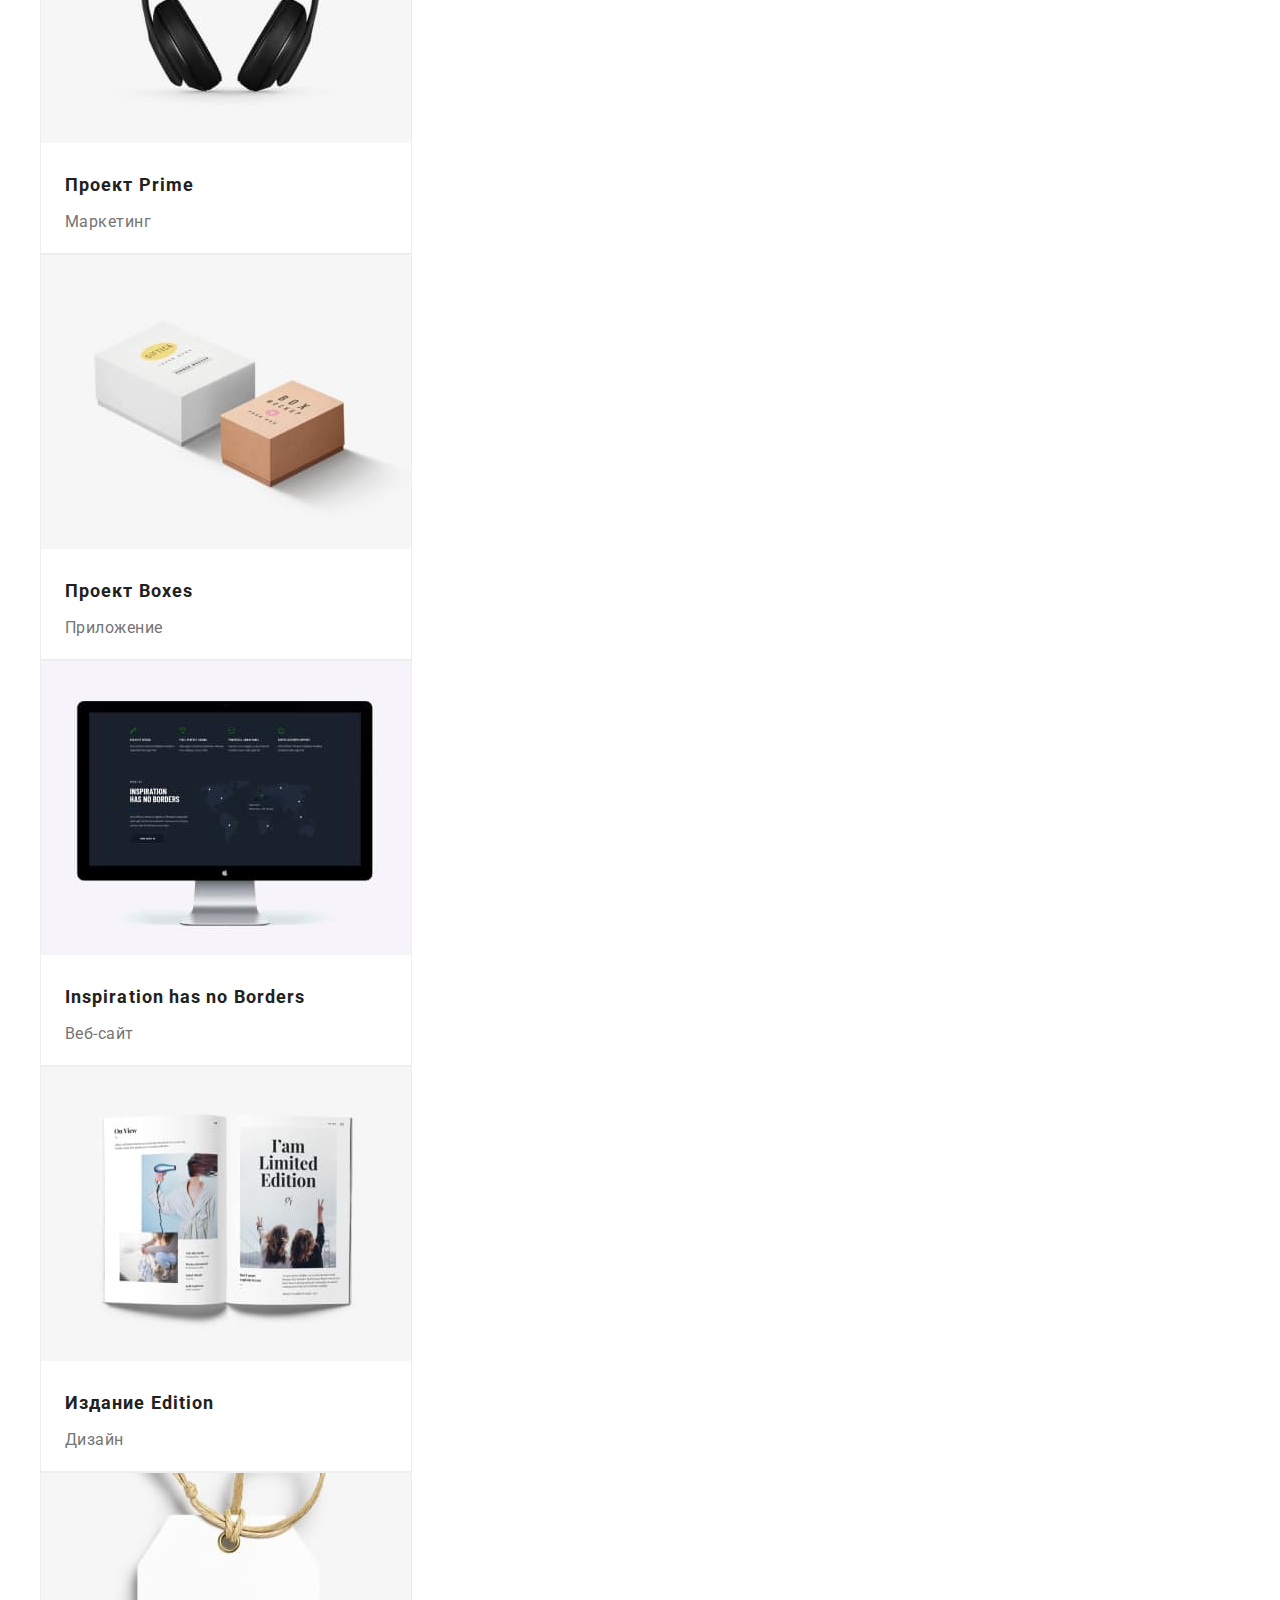
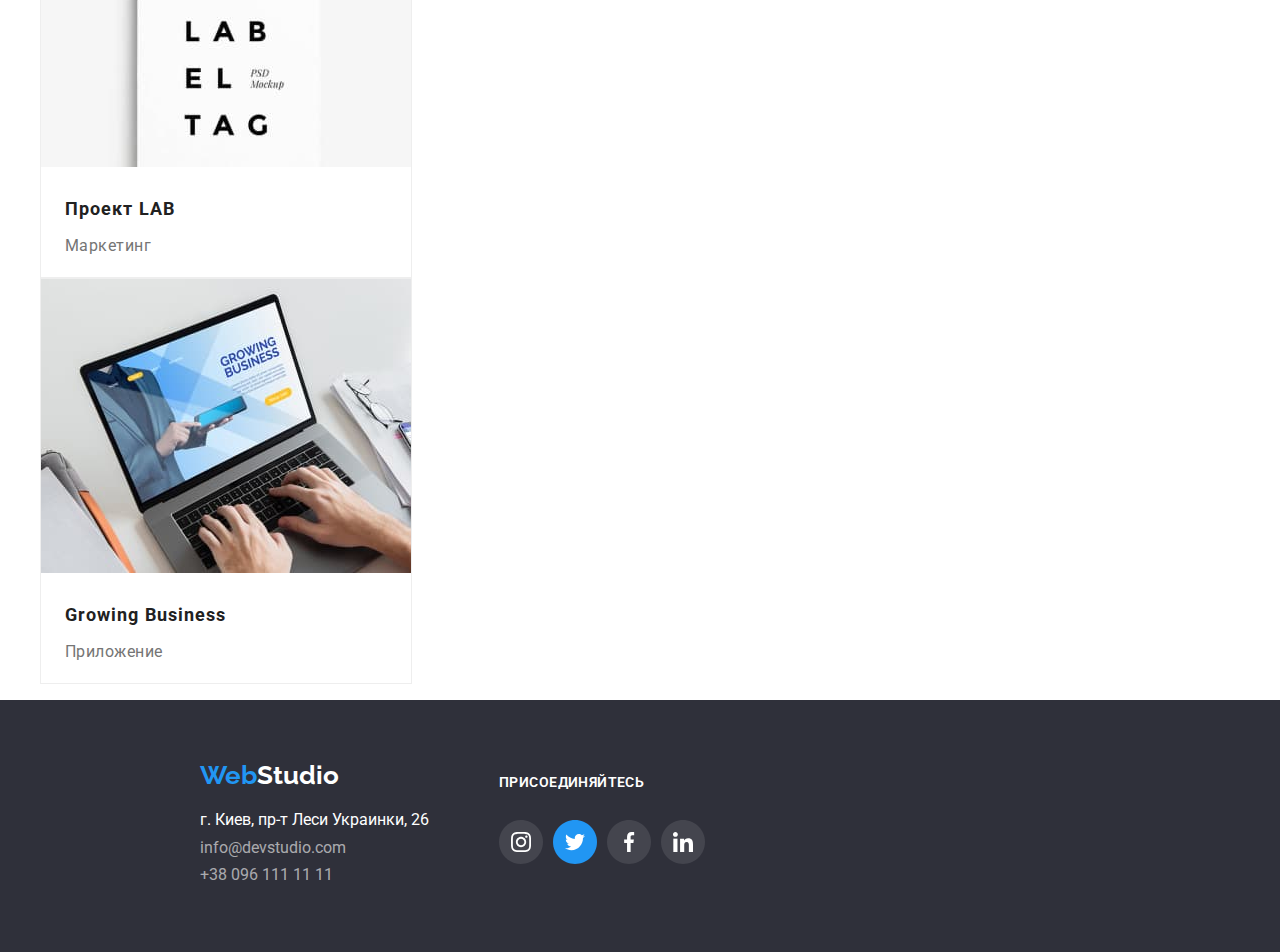
==== commit 59b36f3a: "Update portfolio.html" ====
--- a/portfolio.html
+++ b/portfolio.html
@@ -96,7 +96,7 @@
               />
               <div class="card-title">
                 <h2 class="title-button">Технокряк</h2>
-                <p class="description-button">Технокряк</p>
+                <p class="description-button">Веб-сайт</p>
               </div>
           </a>
           </li>
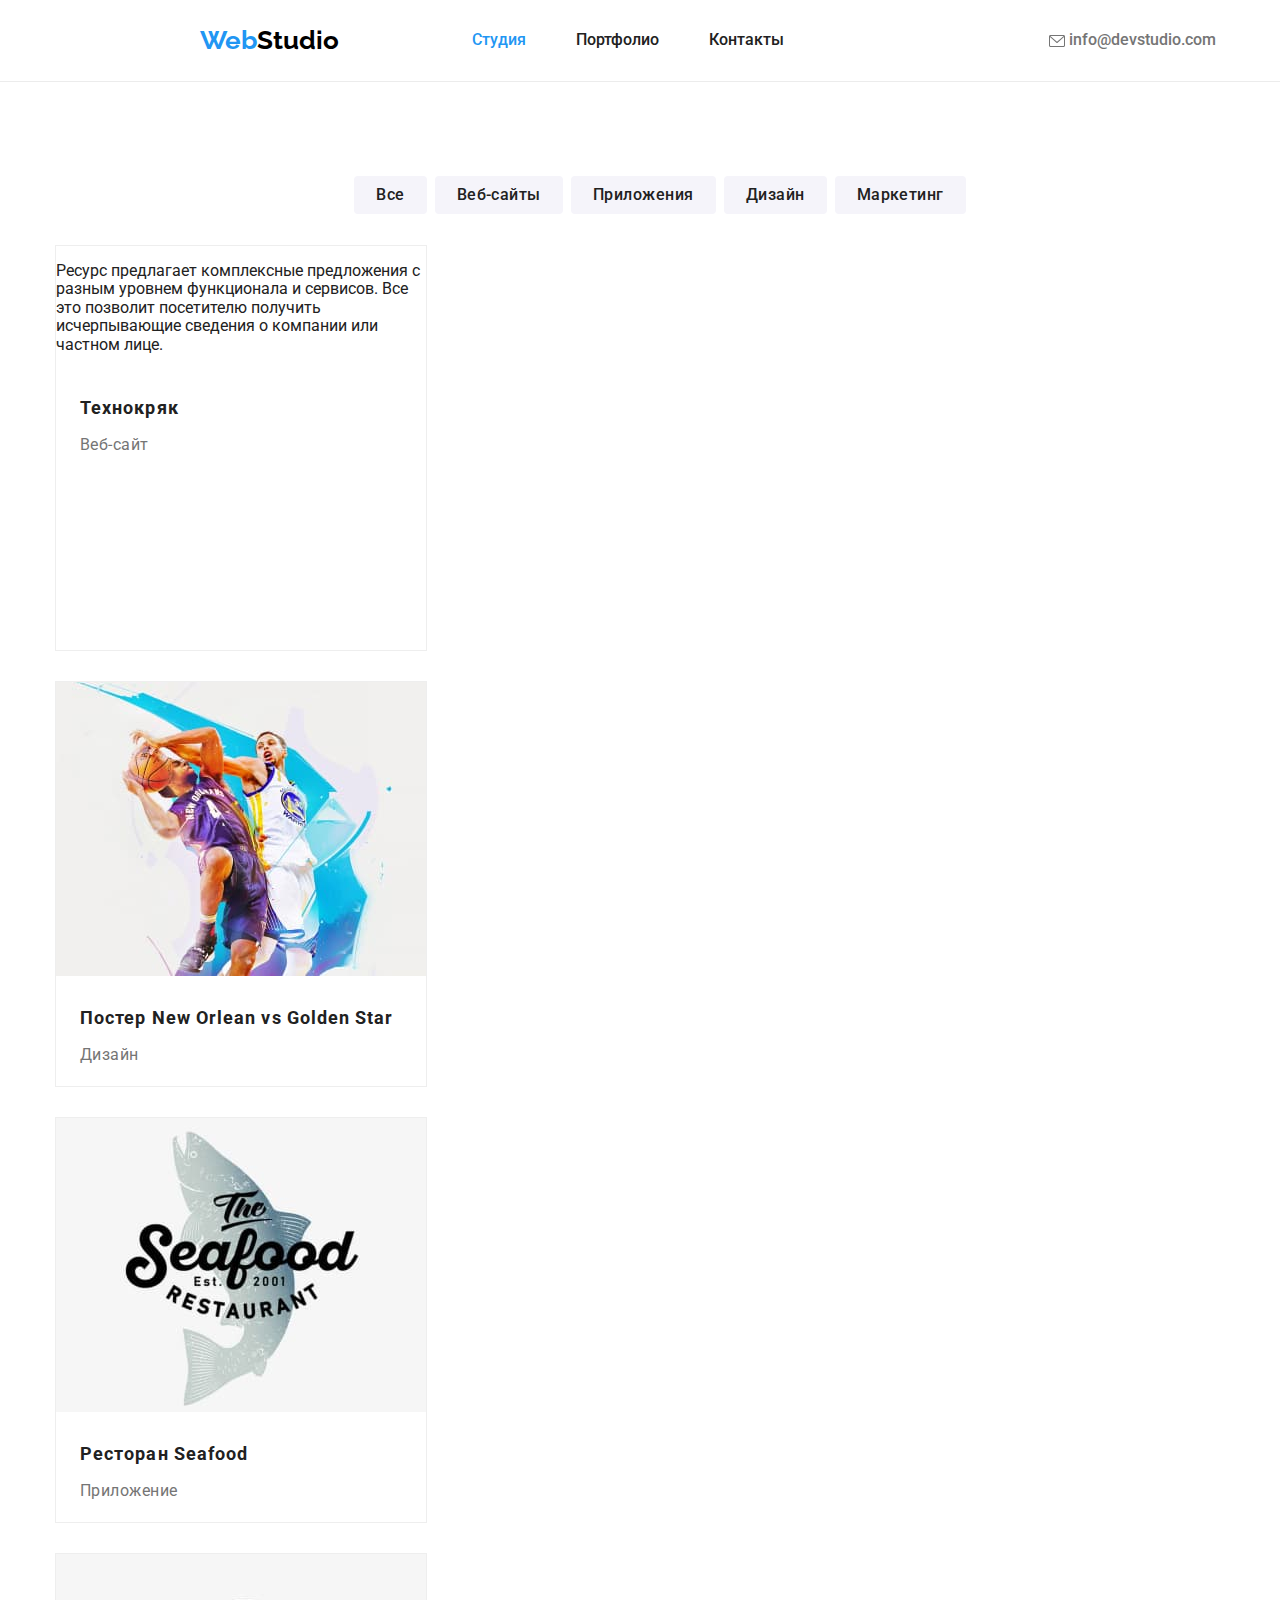
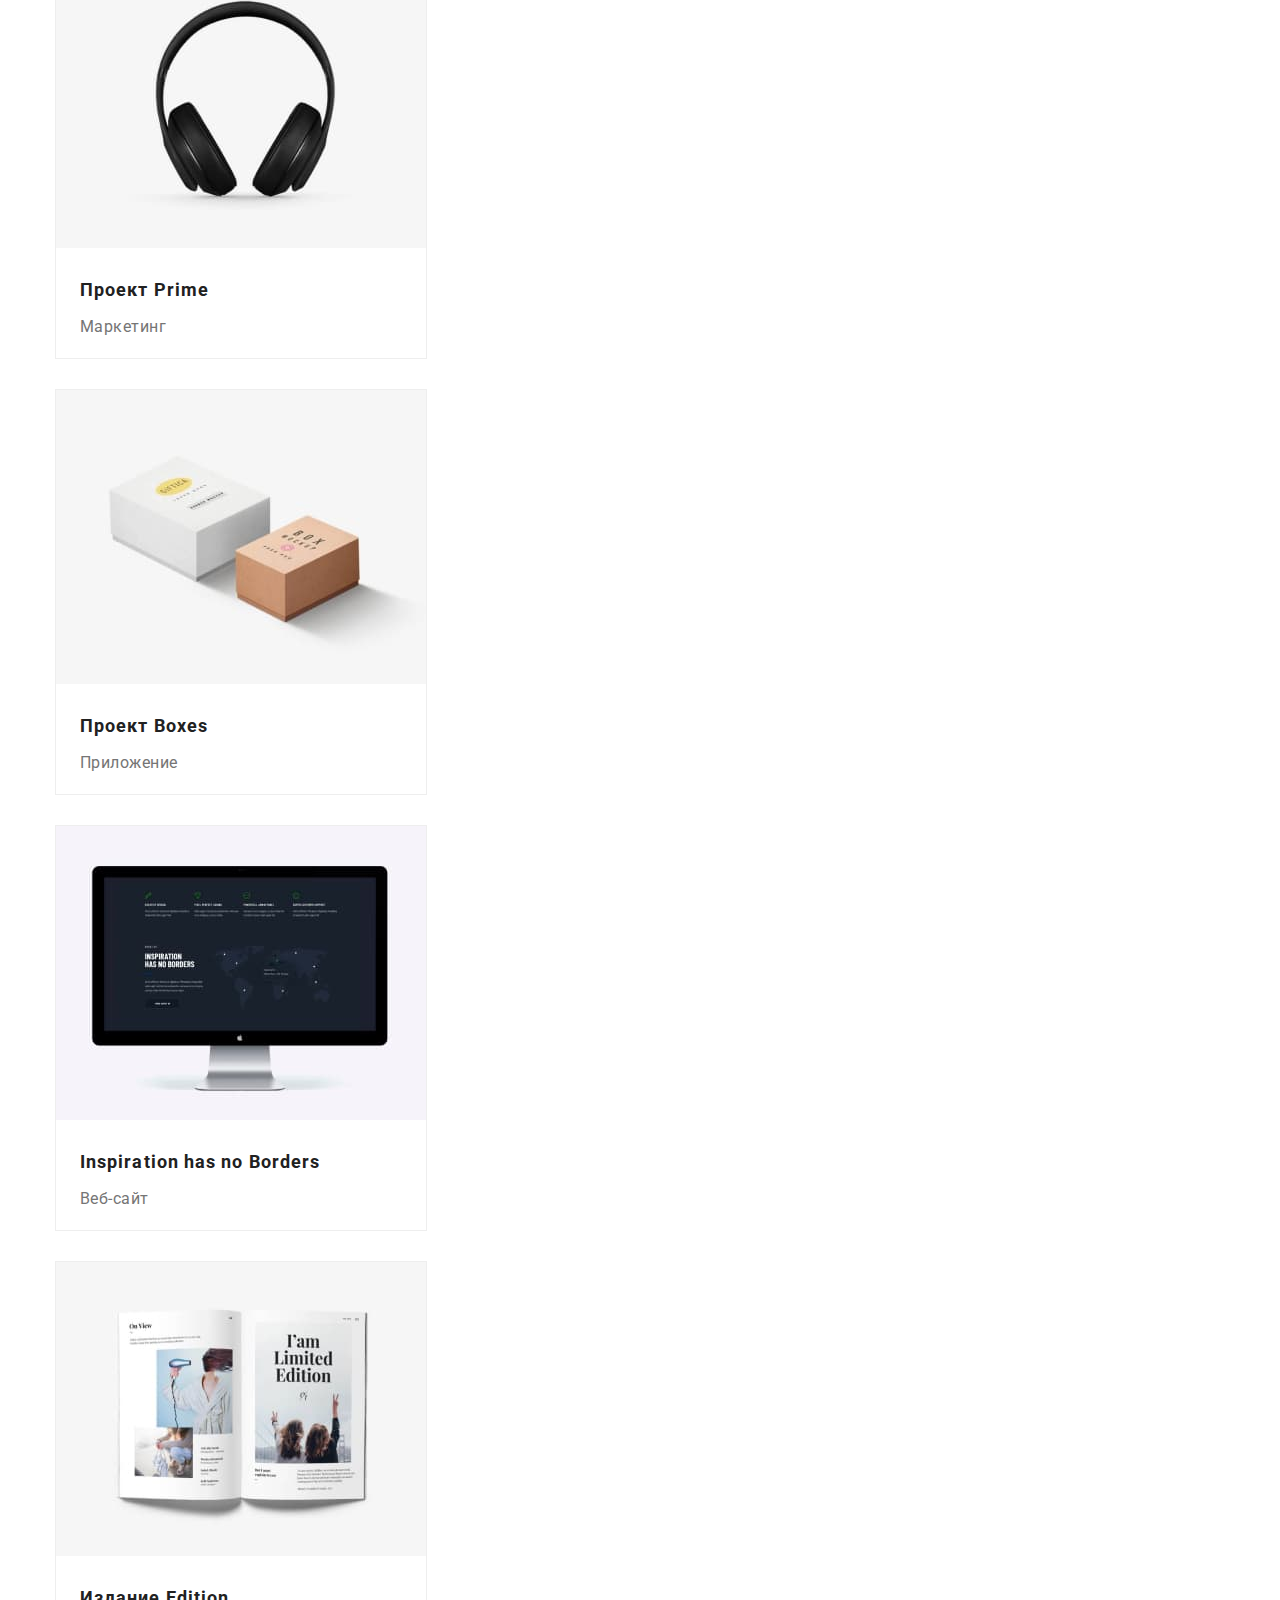
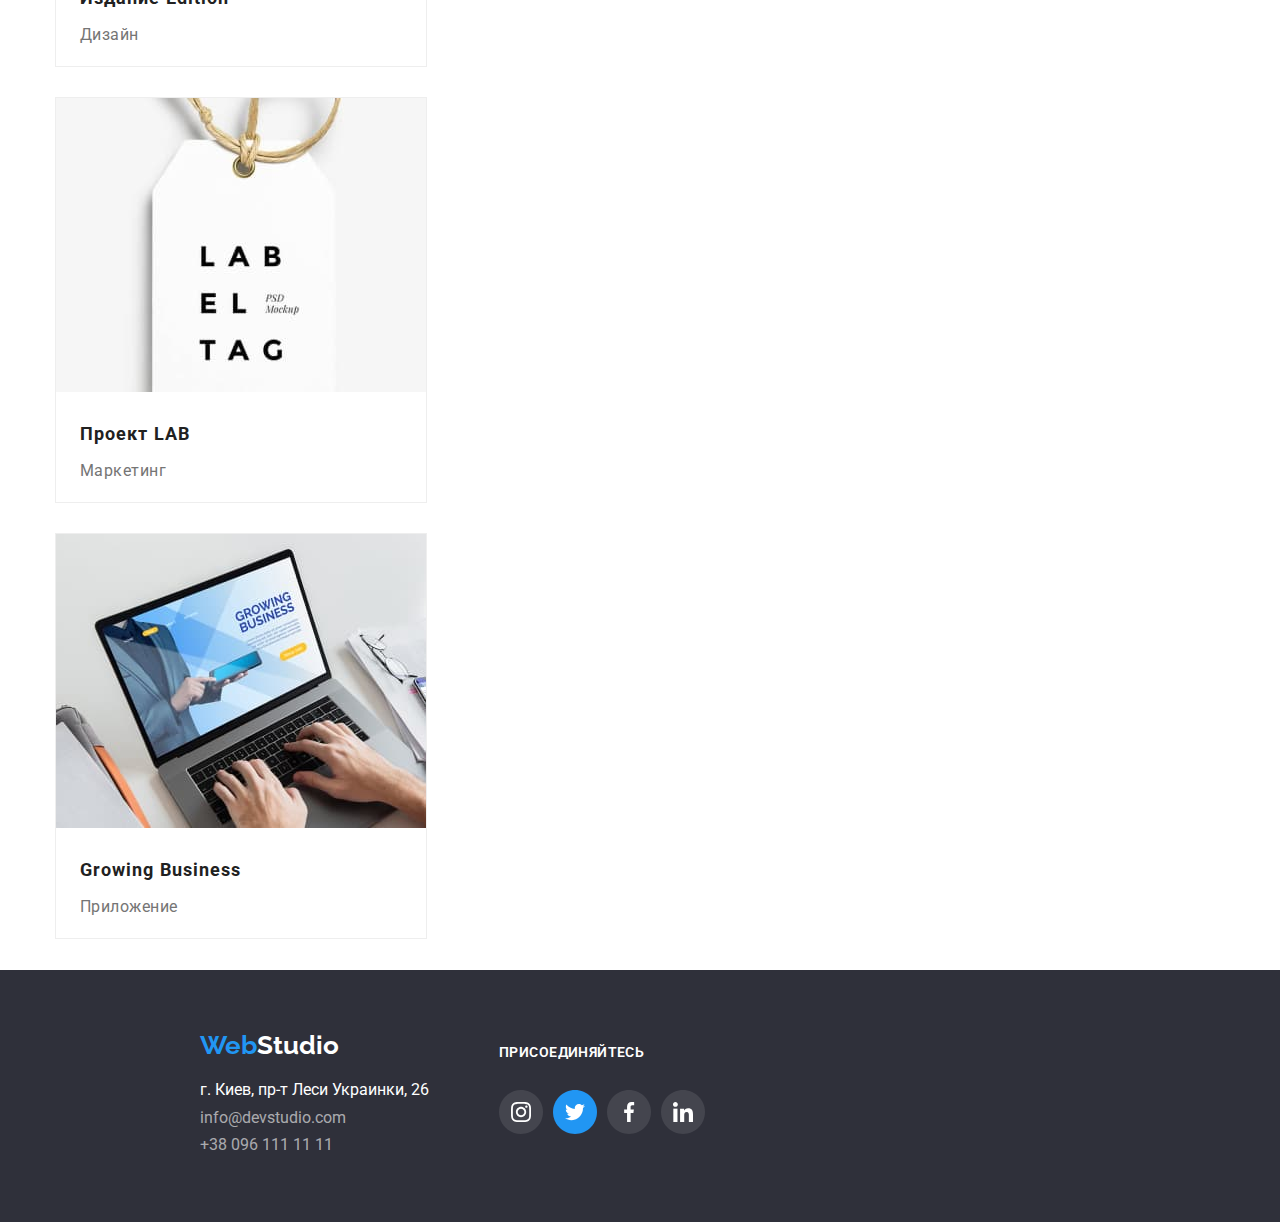
==== commit 17a44ec8: "Update portfolio.html" ====
--- a/portfolio.html
+++ b/portfolio.html
@@ -88,16 +88,17 @@
           
           <li class="card-techocrack">
             <a class="card" href="#">
-              <img 
-                src="./images/technocrack.jpg" 
-                alt="Техническая команда" 
-                width="370"
-                height="294"  
-              />
+              <div class="card-div">
+                <p class="card-hover">Ресурс предлагает комплексные предложения с разным уровнем функционала и сервисов. Все это позволит посетителю получить исчерпывающие сведения о компании или частном лице.</p>
+              </div>
+
               <div class="card-title">
                 <h2 class="title-button">Технокряк</h2>
                 <p class="description-button">Веб-сайт</p>
               </div>
+
+              
+
           </a>
           </li>
           
--- a/css/styles.css
+++ b/css/styles.css
@@ -525,12 +525,24 @@
     padding-right: 4px;
 }
 
+
+.project-items{
+    display: grid;
+    
+}
+
 .card-techocrack{
     border: 1px solid #EEEEEE;
     width: 370px;
     height: 404px;
+    margin: 15px;
 }
 
 .card-title{
     padding: 20px 24px 20px 24px;
 }
+
+.card-techocrack:focus,
+.card-techocrack:hover{
+    box-shadow: 0px 4px 4px var(--color-box-shadow);
+}
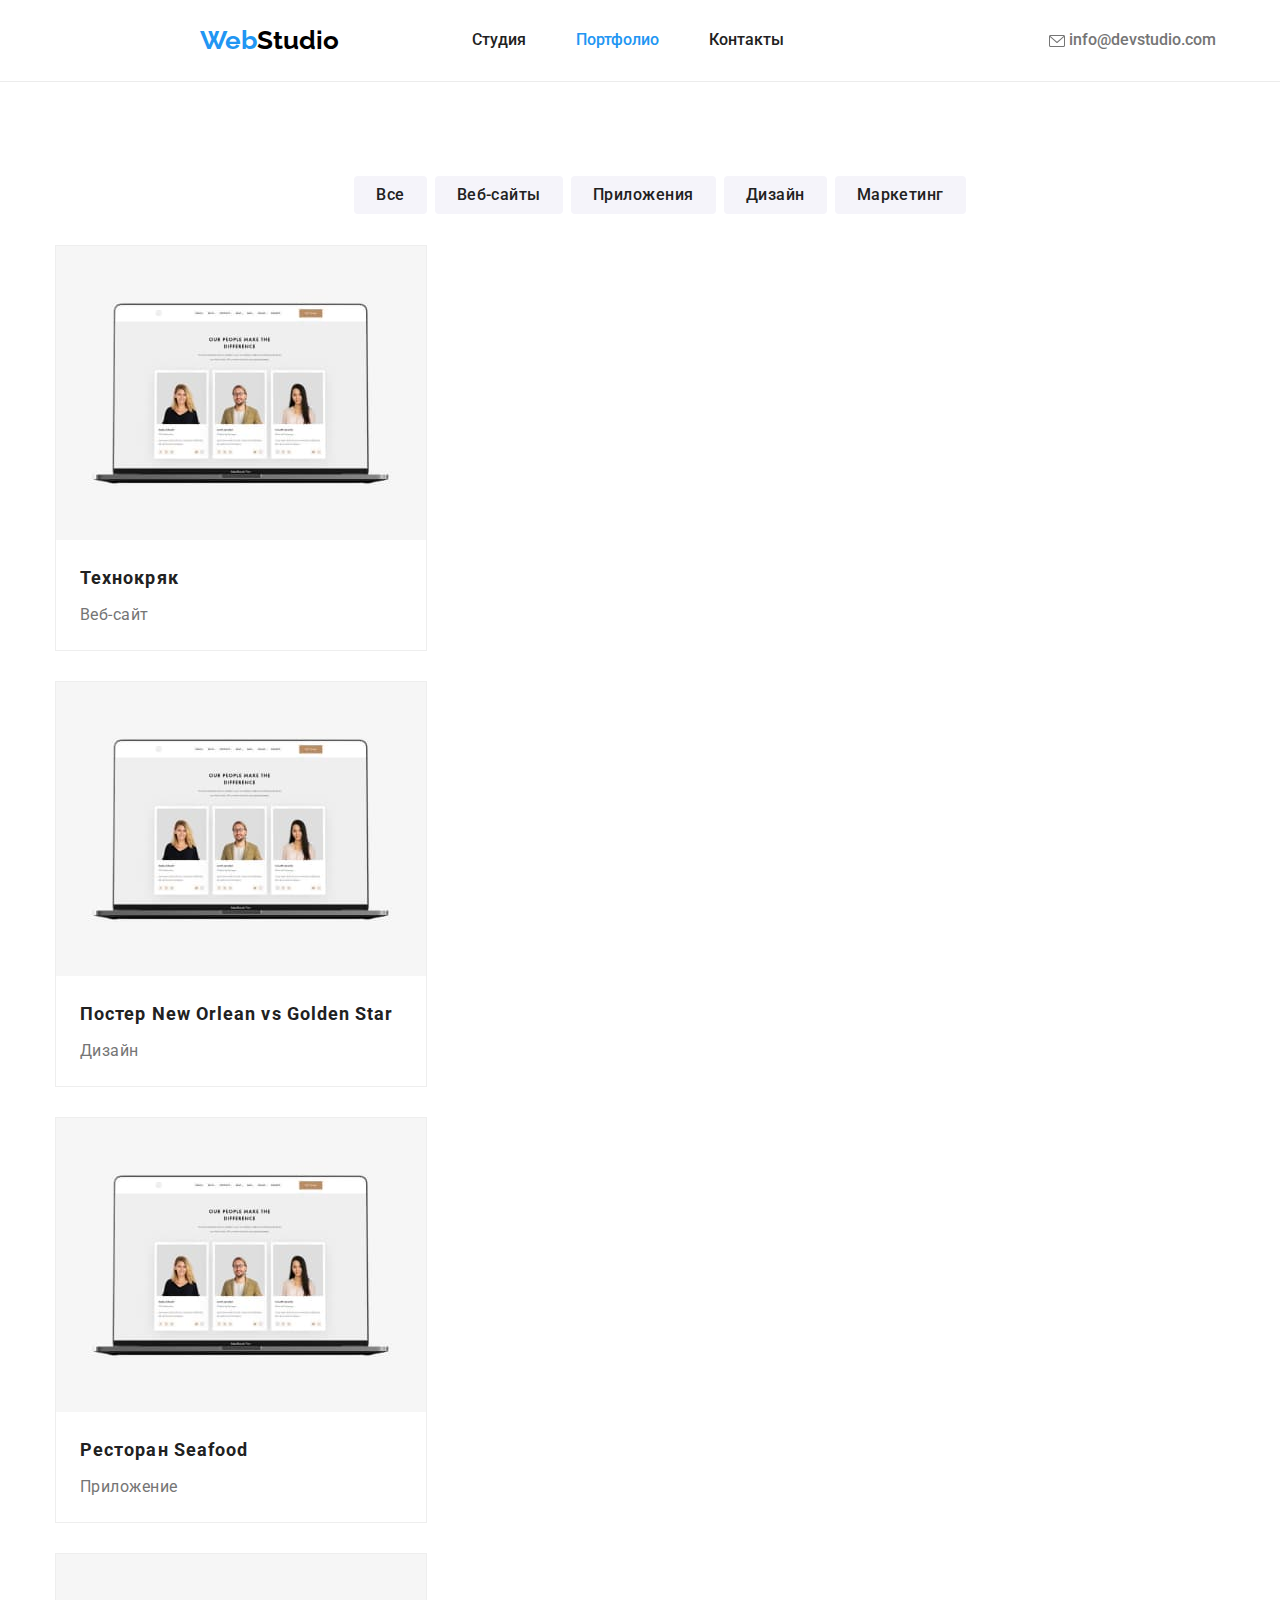
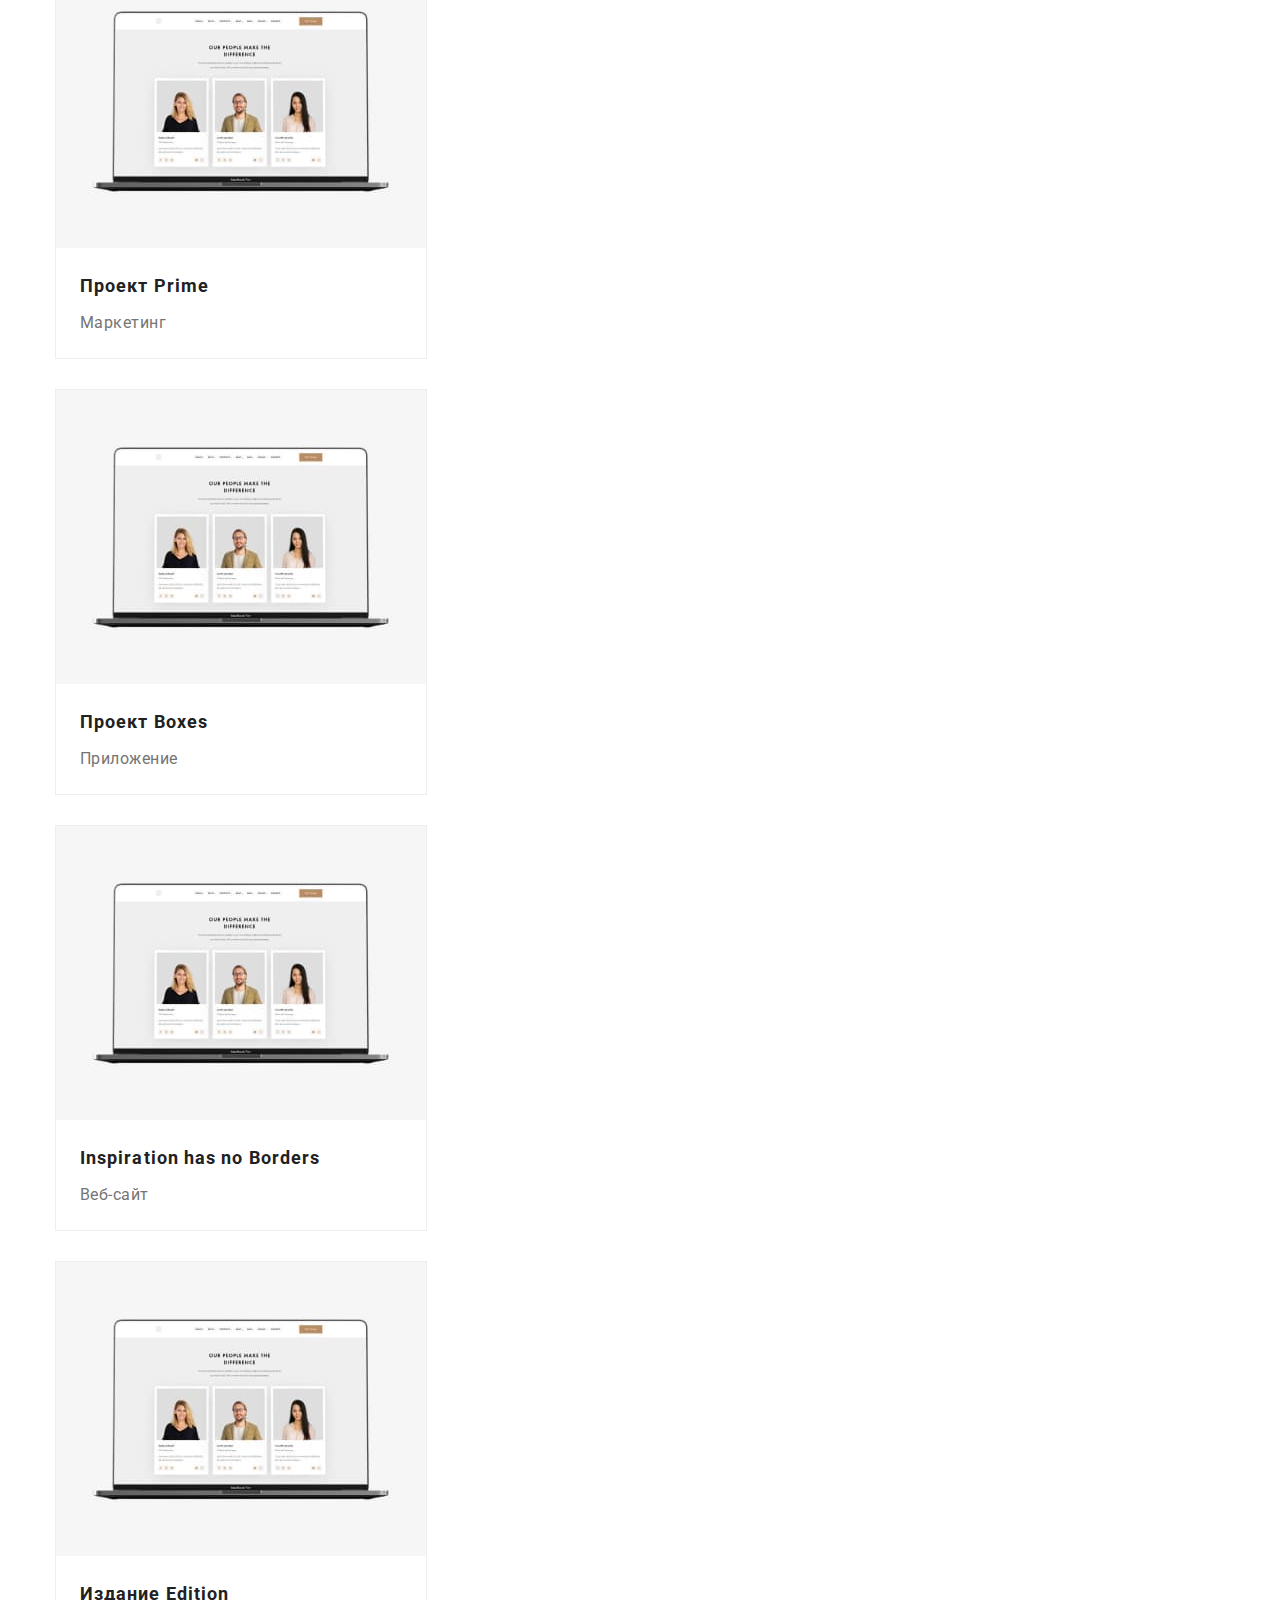
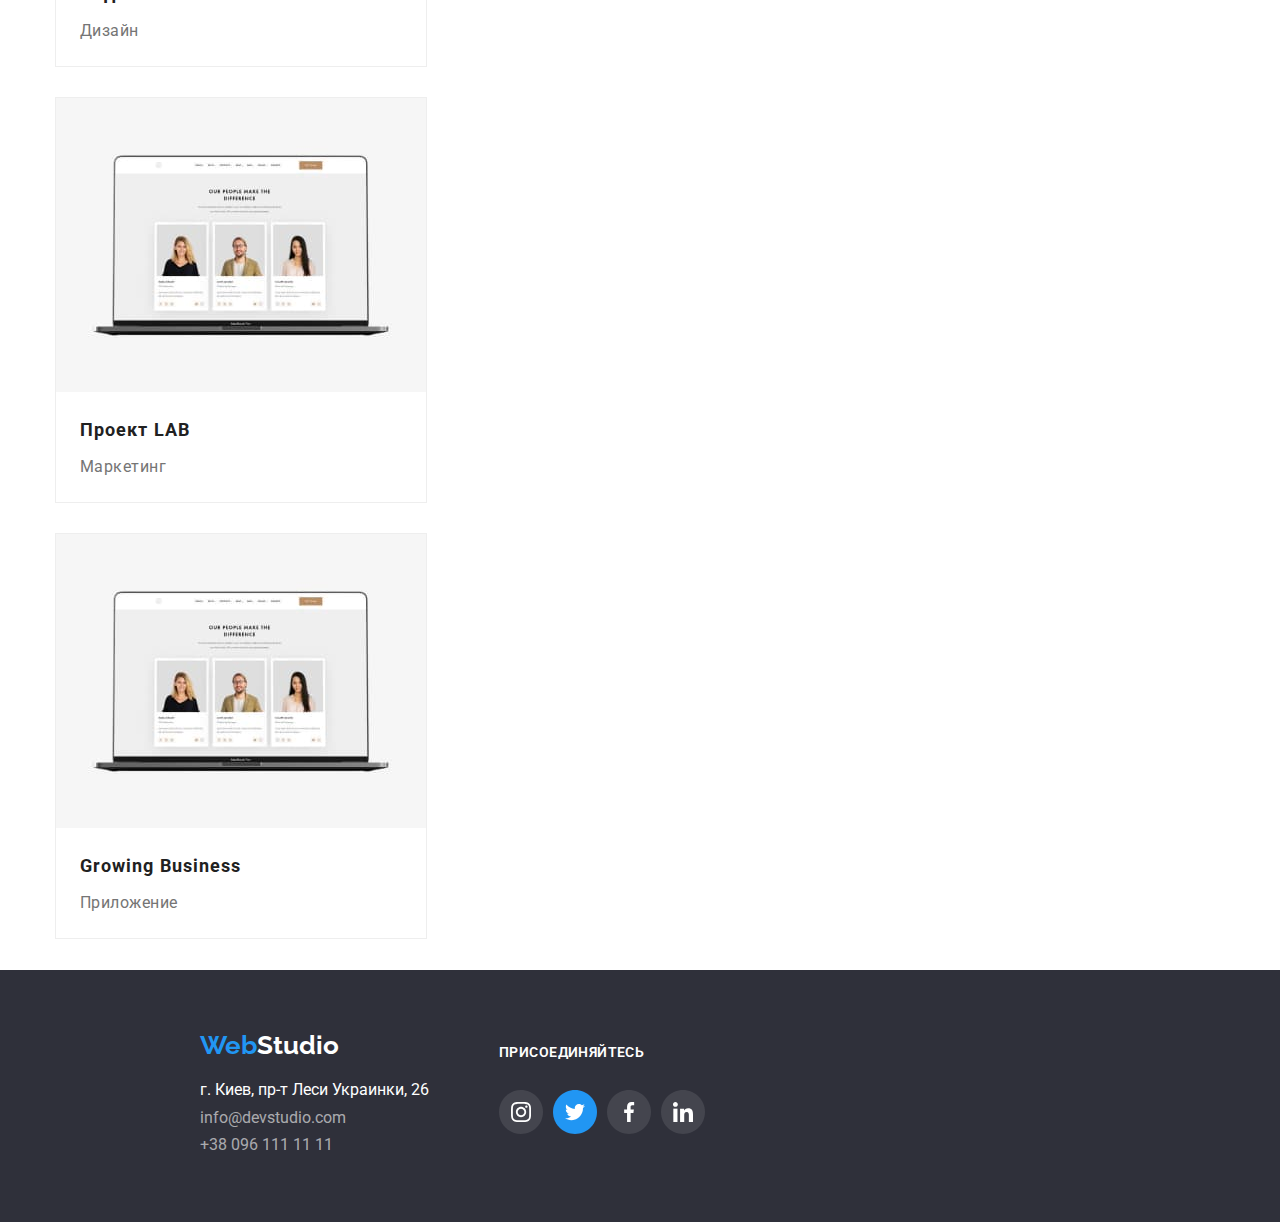
==== commit ff1a74b9: "Update portfolio.html" ====
--- a/portfolio.html
+++ b/portfolio.html
@@ -20,11 +20,11 @@
 
         <ul class="nav-btn">
           <li>
-            <a class="link active nav-head" href="index.html">Студия</a>
-          </li>
-
-          <li>
-            <a class="link nav-head" href="portfolio.html">Портфолио</a>
+            <a class="link nav-head" href="index.html">Студия</a>
+          </li>
+
+          <li>
+            <a class="link active nav-head" href="portfolio.html">Портфолио</a>
           </li>
 
           <li>
@@ -88,7 +88,8 @@
           
           <li class="card-techocrack">
             <a class="card" href="#">
-              <div class="card-div">
+
+              <div class="card-div bkgrnd-tech">
                 <p class="card-hover">Ресурс предлагает комплексные предложения с разным уровнем функционала и сервисов. Все это позволит посетителю получить исчерпывающие сведения о компании или частном лице.</p>
               </div>
 
@@ -104,12 +105,11 @@
           
           <li class="card-techocrack">
             <a class="card" href="#">
-              <img 
-                src="./images/neworlean.jpg" 
-                alt="Постер с игроками New Orlean и Golden Star" 
-                width="370"
-                height="294" 
-              />
+              
+              <div class="card-div bkgrnd-newor">
+                <p class="card-hover">Ресурс предлагает комплексные предложения с разным уровнем функционала и сервисов. Все это позволит посетителю получить исчерпывающие сведения о компании или частном лице.</p>
+              </div>
+
               <div class="card-title">
                 <h2 class="title-button">Постер New Orlean vs Golden Star</h2>
                 <p class="description-button">Дизайн</p>
@@ -119,12 +119,11 @@
           
           <li class="card-techocrack">
             <a class="card" href="#">
-              <img 
-                src="./images/seafood.jpg" 
-                alt="Логотип ресторана Seafood" 
-                width="370"
-                height="294"
-              />
+
+              <div class="card-div bkgrnd-seafood">
+                <p class="card-hover">Ресурс предлагает комплексные предложения с разным уровнем функционала и сервисов. Все это позволит посетителю получить исчерпывающие сведения о компании или частном лице.</p>
+              </div>
+
               <div class="card-title">
                 <h2 class="title-button">Ресторан Seafood</h2>
                 <p class="description-button">Приложение</p>
@@ -134,12 +133,11 @@
 
           <li class="card-techocrack">
             <a class="card" href="#">
-              <img 
-                src="./images/prime.jpg" 
-                alt="Наушники" 
-                width="370"
-                height="294"
-              />
+
+              <div class="card-div bkgrnd-prime">
+                <p class="card-hover">Ресурс предлагает комплексные предложения с разным уровнем функционала и сервисов. Все это позволит посетителю получить исчерпывающие сведения о компании или частном лице.</p>
+              </div>
+
               <div class="card-title">
                 <h2 class="title-button">Проект Prime</h2>
                 <p class="description-button">Маркетинг</p>
@@ -149,12 +147,11 @@
           
           <li class="card-techocrack">
             <a class="card" href="#">
-              <img 
-                src="./images/boxes.jpg" 
-                alt="Коробка" 
-                width="370"
-                height="294"
-              />
+
+              <div class="card-div bkgrnd-boxes">
+                <p class="card-hover">Ресурс предлагает комплексные предложения с разным уровнем функционала и сервисов. Все это позволит посетителю получить исчерпывающие сведения о компании или частном лице.</p>
+              </div>
+
               <div class="card-title">
                 <h2 class="title-button">Проект Boxes</h2>
                 <p class="description-button">Приложение</p>
@@ -164,12 +161,11 @@
           
           <li class="card-techocrack">
             <a class="card" href="#">
-              <img 
-                src="./images/inspiration.jpg" 
-                alt="Монитор с сайтом" 
-                width="370"
-                height="294"
-              />
+              
+              <div class="card-div bkgrnd-insp">
+                <p class="card-hover">Ресурс предлагает комплексные предложения с разным уровнем функционала и сервисов. Все это позволит посетителю получить исчерпывающие сведения о компании или частном лице.</p>
+              </div>
+
               <div class="card-title">
                 <h2 class="title-button" lang="en">Inspiration has no Borders</h2>
                 <p class="description-button">Веб-сайт</p>
@@ -179,12 +175,11 @@
 
           <li class="card-techocrack">
             <a class="card" href="#">
-              <img 
-                src="./images/limitededitoin.jpg" 
-                alt="Разворот журнала" 
-                width="370"
-                height="294"
-              />
+
+              <div class="card-div bkgrnd-limit">
+                <p class="card-hover">Ресурс предлагает комплексные предложения с разным уровнем функционала и сервисов. Все это позволит посетителю получить исчерпывающие сведения о компании или частном лице.</p>
+              </div>
+
               <div class="card-title">
                 <h2 class="title-button">Издание <span lang="en">Edition</span></h2>
                 <p class="description-button">Дизайн</p>
@@ -194,12 +189,11 @@
           
           <li class="card-techocrack">
             <a class="card" href="#">
-              <img 
-                src="./images/lab.jpg" 
-                alt="Бирка лейбла" 
-                width="370"
-                height="294"
-              />
+
+              <div class="card-div bkgrnd-lab">
+                <p class="card-hover">Ресурс предлагает комплексные предложения с разным уровнем функционала и сервисов. Все это позволит посетителю получить исчерпывающие сведения о компании или частном лице.</p>
+              </div>
+
               <div class="card-title">
                 <h2 class="title-button">Проект <span lang="en">LAB</span></h2>
                 <p class="description-button">Маркетинг</p>
@@ -209,12 +203,11 @@
           
           <li class="card-techocrack">
             <a class="card" href="#">
-              <img 
-                src="./images/growinfbusiness.jpg" 
-                alt="Приложение на ноутбуке"
-                width="370"
-                height="294"
-              />
+      
+              <div class="card-div bkgrnd-grow">
+                <p class="card-hover">Ресурс предлагает комплексные предложения с разным уровнем функционала и сервисов. Все это позволит посетителю получить исчерпывающие сведения о компании или частном лице.</p>
+              </div>
+
               <div class="card-title">
                 <h2 class="title-button" lang="en">Growing Business</h2>
                 <p class="description-button">Приложение</p>
--- a/css/styles.css
+++ b/css/styles.css
@@ -538,6 +538,12 @@
     margin: 15px;
 }
 
+/*.card{
+    width: 370px;
+    height: 404px;
+    margin: 0;
+}*/
+
 .card-title{
     padding: 20px 24px 20px 24px;
 }
@@ -546,3 +552,35 @@
 .card-techocrack:hover{
     box-shadow: 0px 4px 4px var(--color-box-shadow);
 }
+
+
+
+.card-div{
+    background-image: url(/images/technocrack.jpg);
+    width: 370px;
+    height: 294px; 
+    margin: 0;
+    
+}
+
+.card-hover{
+    margin: 0;
+    opacity: 0;
+    font-size: 18px;
+    line-height: 28px;
+    letter-spacing: 3%;
+    opacity: 0;
+    display: flex;
+    text-align: left;
+    justify-content: center;
+    padding: 63px 24px;
+    color: var(--color-white);
+    transition: .5s ease;
+}
+
+.card-hover:focus,
+.card-hover:hover {
+    opacity: 1;
+    background: rgba(33, 150, 243, 0.9);
+    cursor: pointer;
+}
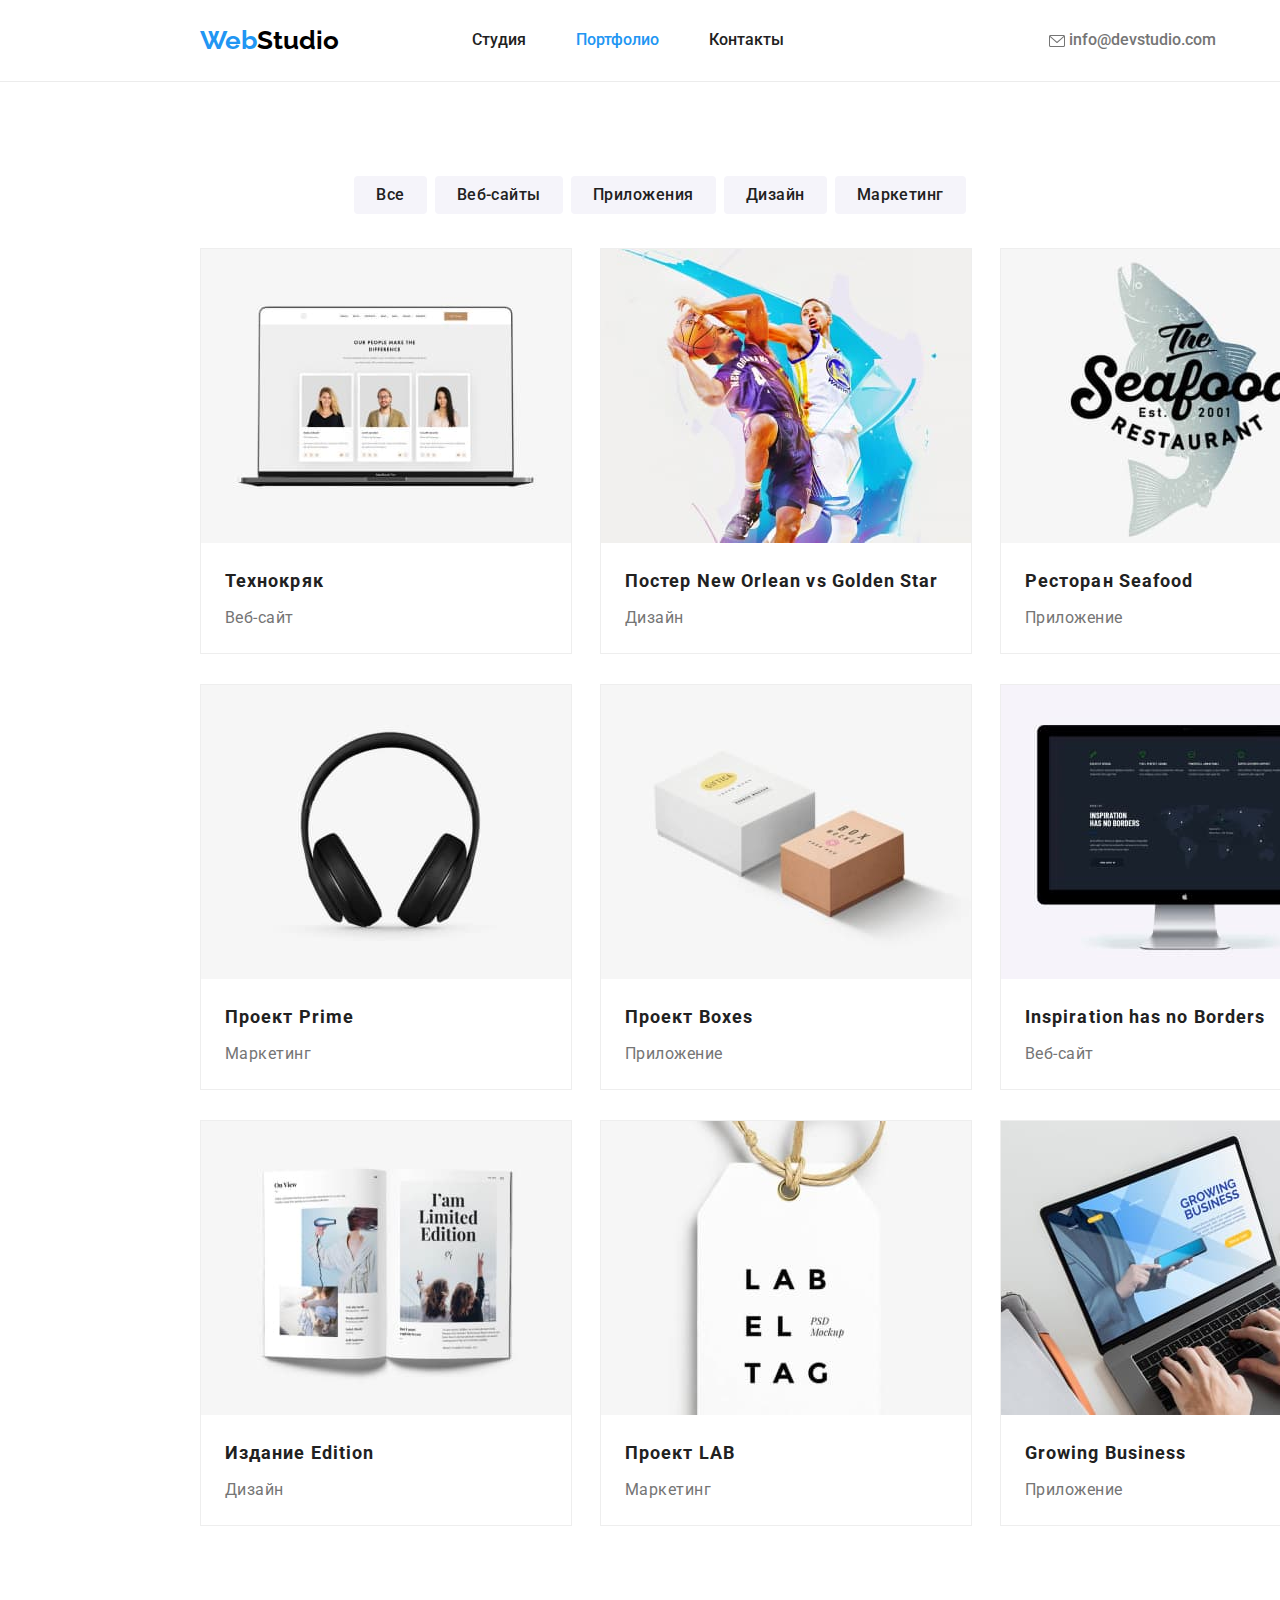
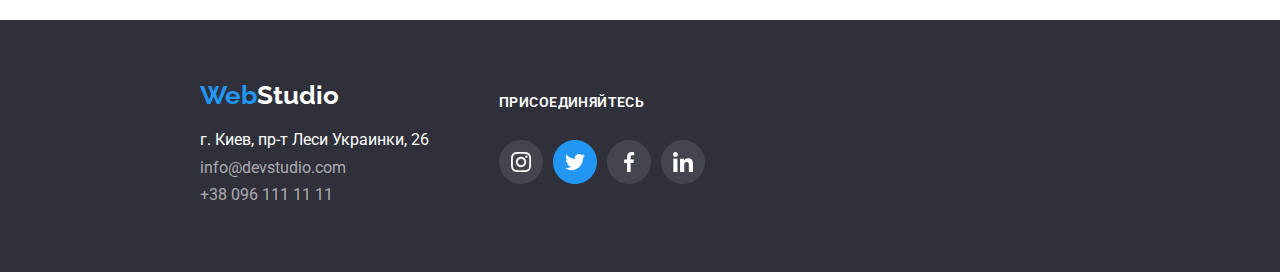
==== commit 1dae59d9: "Update portfolio.html" ====
--- a/portfolio.html
+++ b/portfolio.html
@@ -23,7 +23,7 @@
             <a class="link nav-head" href="index.html">Студия</a>
           </li>
 
-          <li>
+          <li class="portfolio">
             <a class="link active nav-head" href="portfolio.html">Портфолио</a>
           </li>
 
@@ -46,7 +46,7 @@
             </a>
           </li>
 
-          <li>
+          <li class="telefone">
             <a class="link contact-head nav-head icons" href="tel:+380961111111">
               
               <svg class="svg-icon" width="10" height="16" viewBox="0 0 10 16" fill="none" xmlns="http://www.w3.org/2000/svg">
--- a/css/styles.css
+++ b/css/styles.css
@@ -137,7 +137,7 @@
 
 .hero {
     background-color: var(--hero-footer);
-    background-image: url(/images/hero.jpg);
+    background-image: url(../images/hero.jpg);
     width: 1600px;
     height: 600px;
     left: 0px;
@@ -528,6 +528,10 @@
 
 .project-items{
     display: grid;
+    grid-template-columns: 400px 400px 400px;
+    padding-left: 185px;
+    margin-top: 19px;
+    margin-bottom: 79px;
     
 }
 
@@ -548,15 +552,46 @@
     padding: 20px 24px 20px 24px;
 }
 
-.card-techocrack:focus,
-.card-techocrack:hover{
-    box-shadow: 0px 4px 4px var(--color-box-shadow);
-}
-
-
+
+
+.bkgrnd-tech{
+    background-image: url(../images/technocrack.jpg);
+}
+
+.bkgrnd-newor{
+    background-image: url(../images/neworlean.jpg);
+}
+
+.bkgrnd-seafood{
+    background-image: url(../images/seafood.jpg);
+}
+
+.bkgrnd-prime{
+    background-image: url(../images/prime.jpg);
+}
+
+.bkgrnd-boxes{
+    background-image: url(../images/boxes.jpg);
+}
+
+.bkgrnd-insp{
+    background-image: url(../images/inspiration.jpg);
+}
+
+.bkgrnd-limit{
+    background-image: url(../images/limitededitoin.jpg);
+}
+
+.bkgrnd-lab{
+    background-image: url(../images/lab.jpg);
+}
+
+.bkgrnd-grow{
+    background-image: url(../images/growinfbusiness.jpg);
+}
 
 .card-div{
-    background-image: url(/images/technocrack.jpg);
+    
     width: 370px;
     height: 294px; 
     margin: 0;
@@ -575,12 +610,21 @@
     justify-content: center;
     padding: 63px 24px;
     color: var(--color-white);
-    transition: .5s ease;
-}
-
-.card-hover:focus,
-.card-hover:hover {
+    transition: .3s ease;
+}
+
+
+.card-techocrack:focus,
+.card-techocrack:hover{
+    box-shadow: 0px 4px 4px var(--color-box-shadow);
+}
+
+.card-techocrack:focus > .card >  .card-div > .card-hover,
+.card-techocrack:hover > .card >  .card-div > .card-hover {
     opacity: 1;
     background: rgba(33, 150, 243, 0.9);
     cursor: pointer;
-}
+    
+}
+
+@media screen and (max-width: 600px) {}
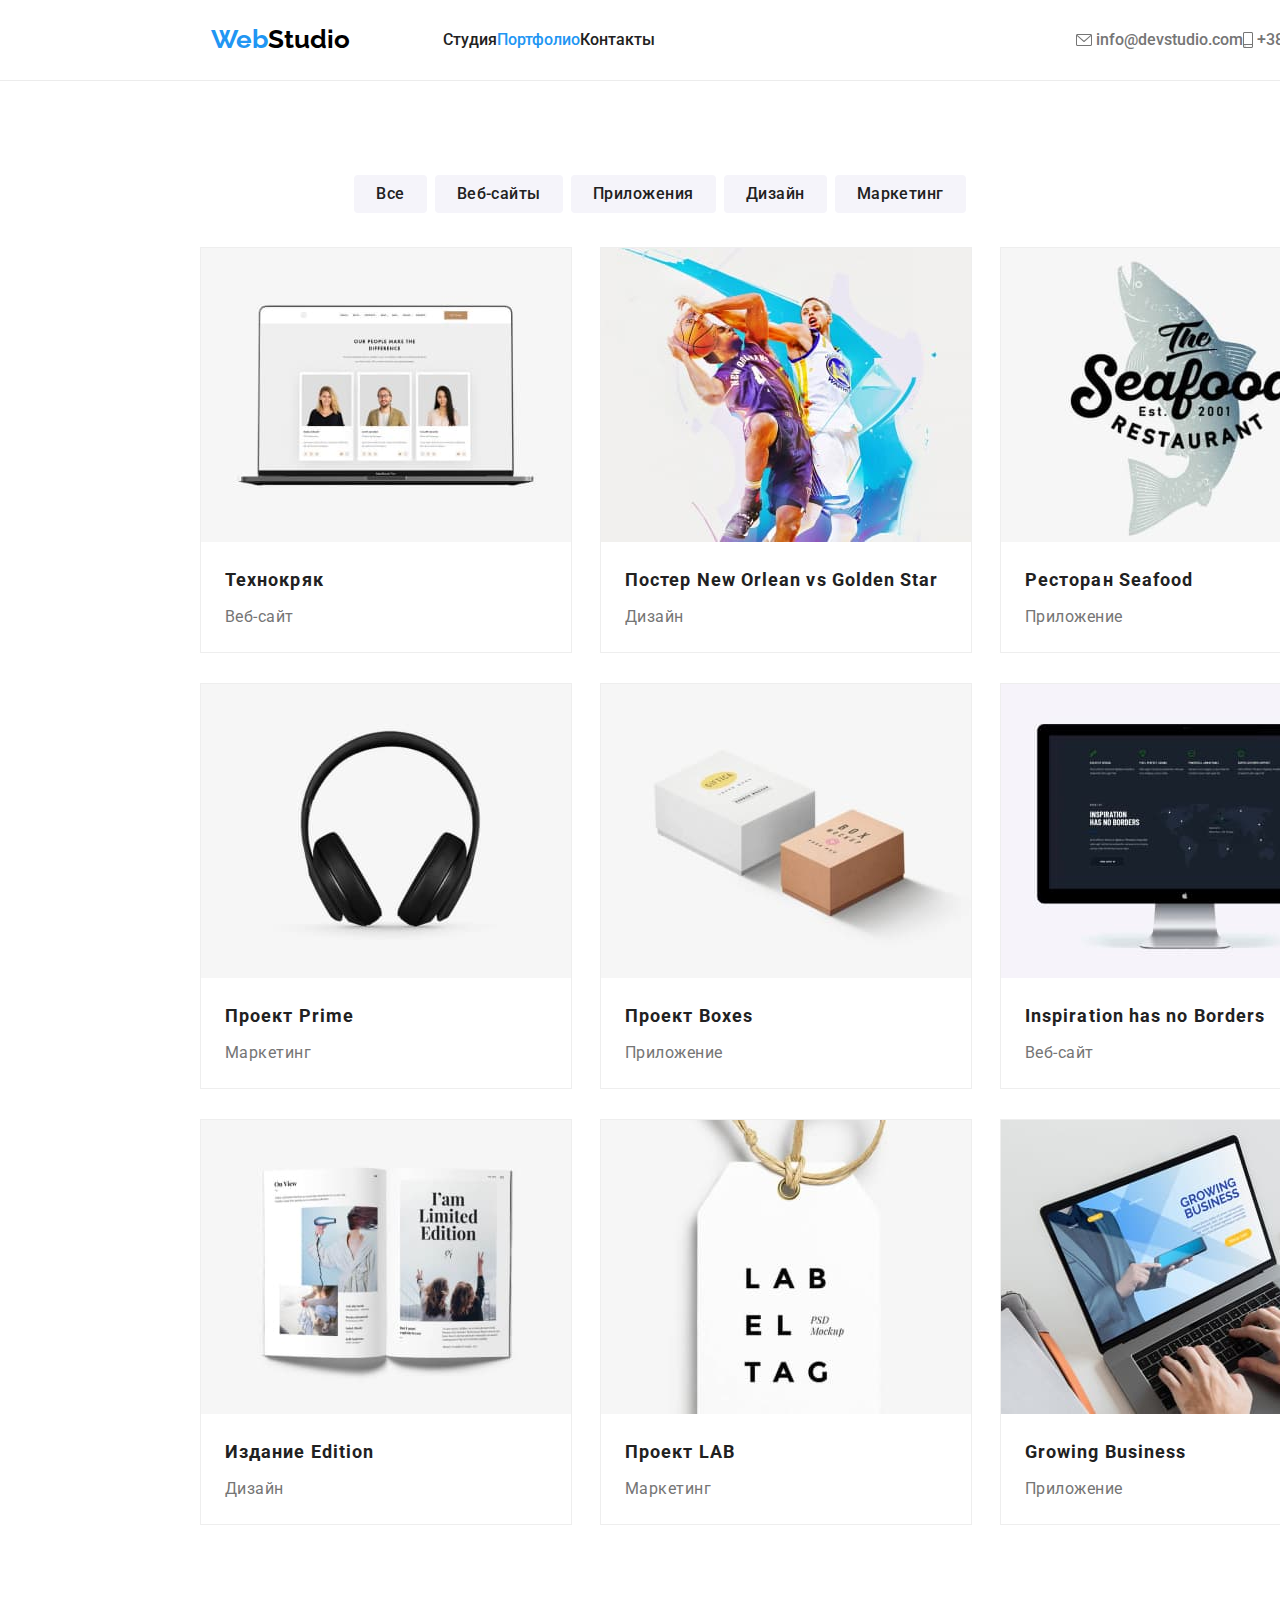
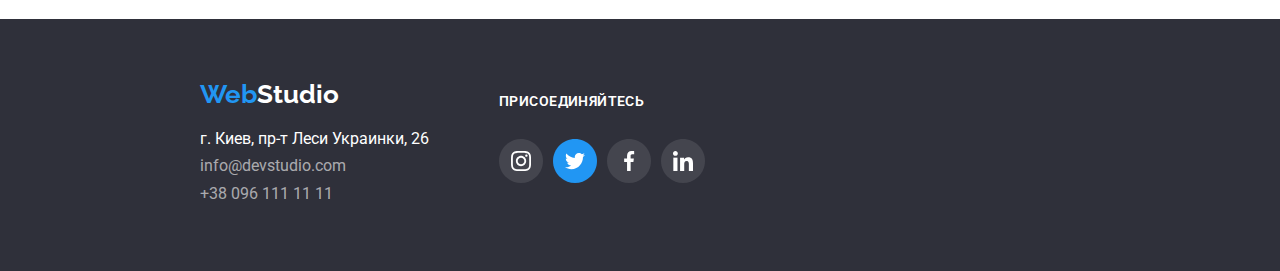
==== commit d3a5342e: "Update portfolio.html" ====
--- a/portfolio.html
+++ b/portfolio.html
@@ -23,7 +23,7 @@
             <a class="link nav-head" href="index.html">Студия</a>
           </li>
 
-          <li class="portfolio">
+          <li>
             <a class="link active nav-head" href="portfolio.html">Портфолио</a>
           </li>
 
@@ -46,7 +46,7 @@
             </a>
           </li>
 
-          <li class="telefone">
+          <li>
             <a class="link contact-head nav-head icons" href="tel:+380961111111">
               
               <svg class="svg-icon" width="10" height="16" viewBox="0 0 10 16" fill="none" xmlns="http://www.w3.org/2000/svg">
--- a/css/styles.css
+++ b/css/styles.css
@@ -36,15 +36,24 @@
 
 .nav-head {
     font-weight: 500;
-    padding: 0 25px;
+    margin: 0;
+    padding: 0;
     size: 14px;
     
 }
 
+.portfolio{
+    margin: 0 50px 0 50px;
+}
 .icons{
     display: flex;
     flex-direction: row;
     align-items: center;
+    
+}
+
+.telefone{
+    margin-left: 30px;
 }
 
 .flexibility {
@@ -75,25 +84,28 @@
     display: flex;
     flex-direction: row;
     align-items: center;
+    justify-content: space-around;
+    width: 1600px;
+    height: 80px;
+    
+}
+
+.nav-content{
+    display: flex;
+    flex-direction: row;
+    align-items: center;
     /*justify-content: space-around;*/
-    
-    
-}
-
-.nav-content{
+    margin: 0;
+    padding: 0;
+}
+
+.nav-btn{
     display: flex;
     flex-direction: row;
     align-items: center;
     /*justify-content: space-around;*/
-    
-}
-
-.nav-btn{
-    display: flex;
-    flex-direction: row;
-    align-items: center;
-    /*justify-content: space-around;*/
-    
+    margin: 0;
+    padding: 0;
 }
 .logo {
     font-family: 'Raleway', sans-serif;
@@ -101,7 +113,8 @@
     font-size: 26px;
     color: var(--color-blue);
     line-height: 1.2;
-    padding: 25px 68px 25px 200px;
+    /*padding: 25px 68px 25px 200px;*/
+    margin-right: 93px;
 }
 
 .logo-head {
@@ -122,17 +135,22 @@
 }
 
 .contacts{
-    margin-left: 150px;
-    margin-right: 100px;
+    margin: 0;
+    padding: 0;
 }
 
 .cont-list{
     display: flex;
     flex-direction: row;
     align-items: center;
-    /*justify-content: space-around;*/
+    justify-content: space-between;
     padding-right: 100px;
-    
+    margin: 0;
+    padding: 0;
+}
+
+.main-sec{
+    width: 1600px;
 }
 
 .hero {
@@ -370,7 +388,7 @@
 .last-sec{
     background-color: var(--hero-footer);
     height: 252px;
-    
+    width: 1600px;
 }
 
 .footer {
@@ -450,8 +468,8 @@
 
 .contact-head {
     color: var(--color-text);
-    margin-left: 25px;
-    margin-right: 25px;
+    margin: 0;
+    padding: 0;
 }
 
 .contact-foot {
@@ -528,8 +546,9 @@
 
 .project-items{
     display: grid;
-    grid-template-columns: 400px 400px 400px;
+    grid-template-columns: /*1fr 1fr 1fr*/ 400px 400px 400px;
     padding-left: 185px;
+    padding-right: 200px;
     margin-top: 19px;
     margin-bottom: 79px;
     
